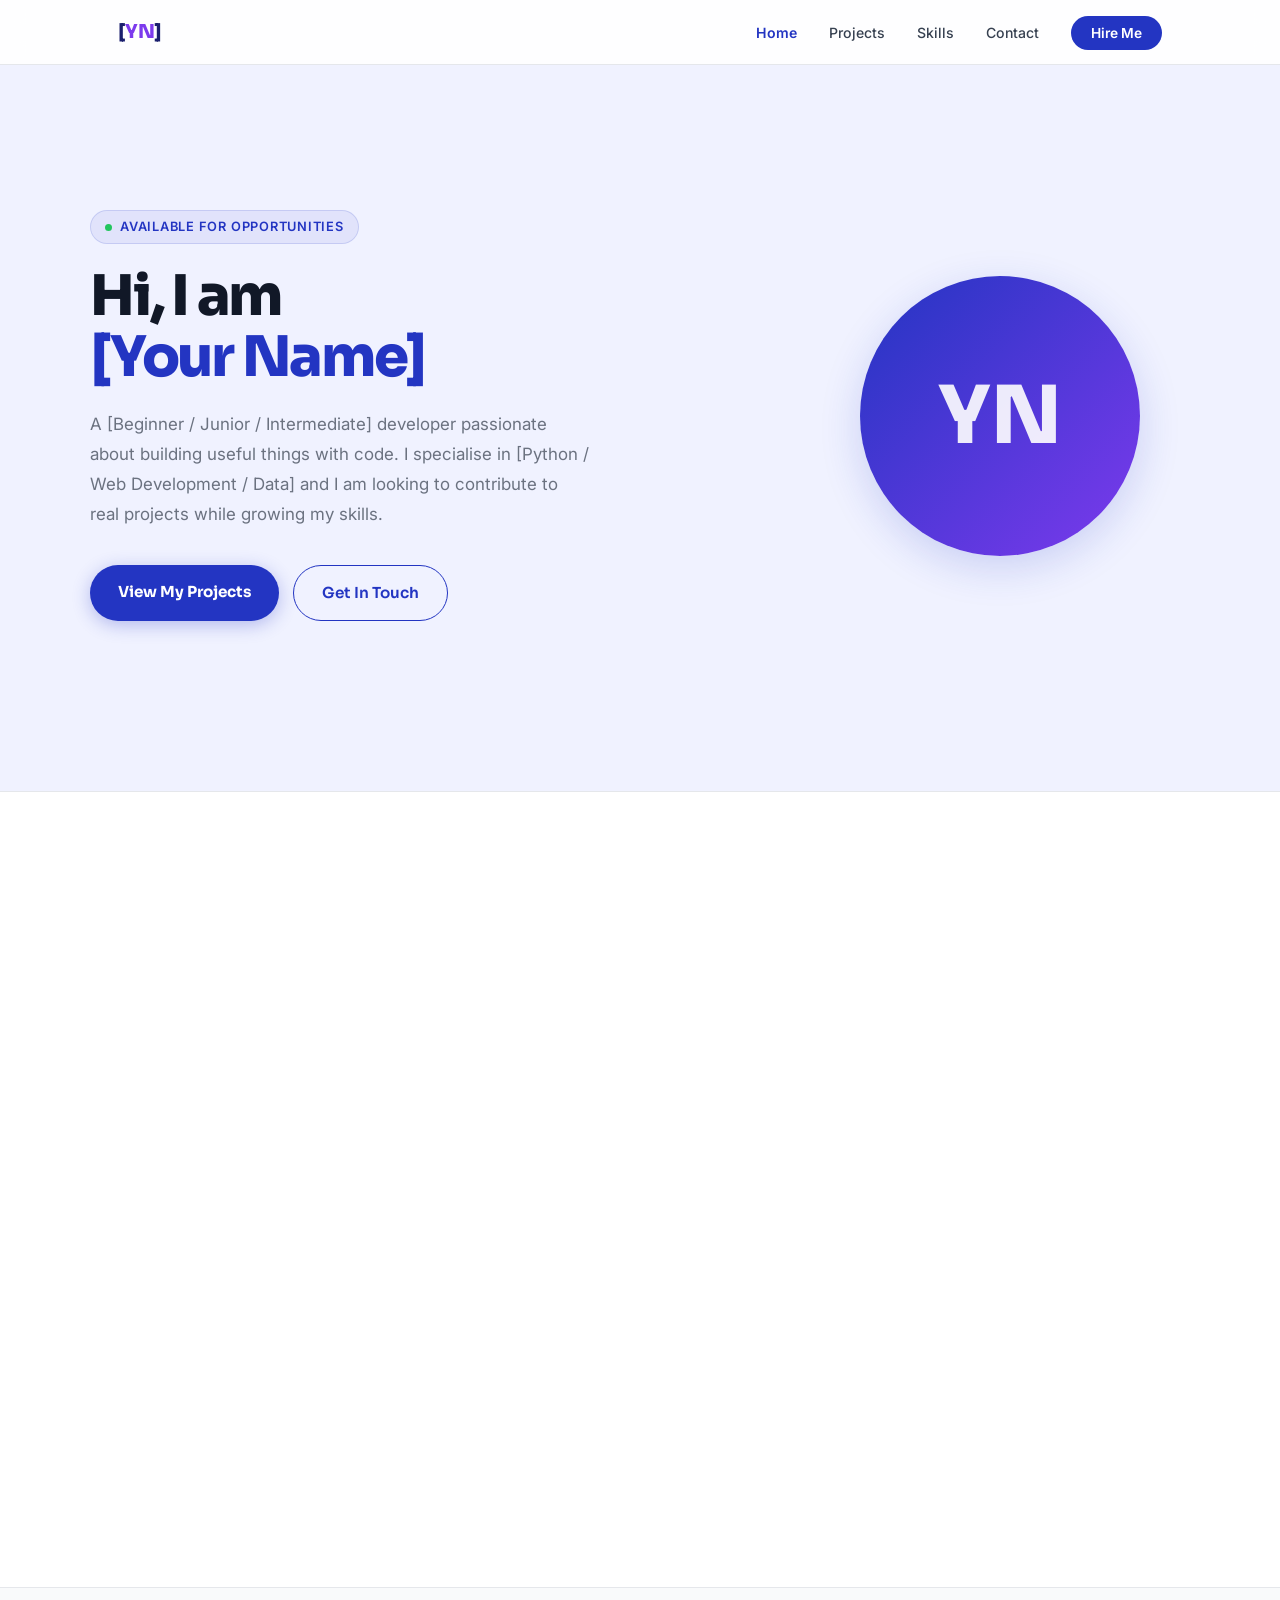
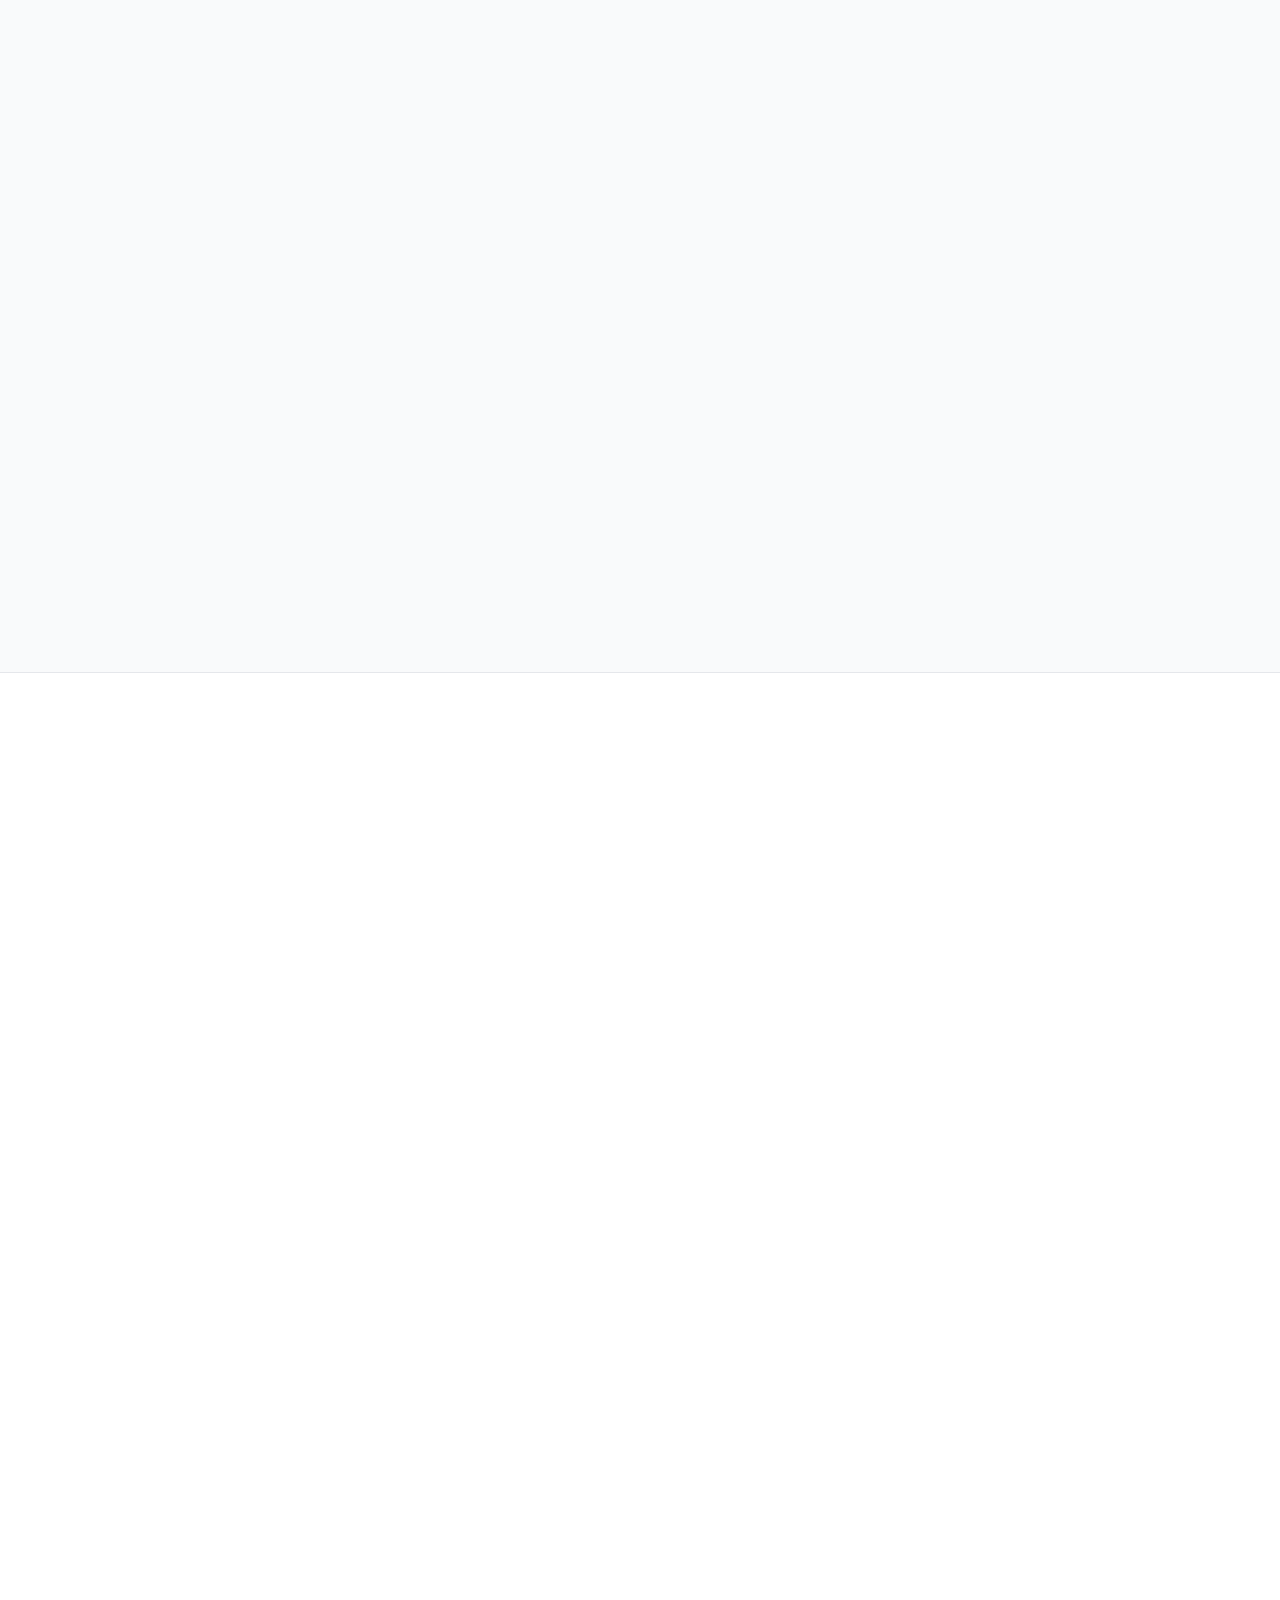
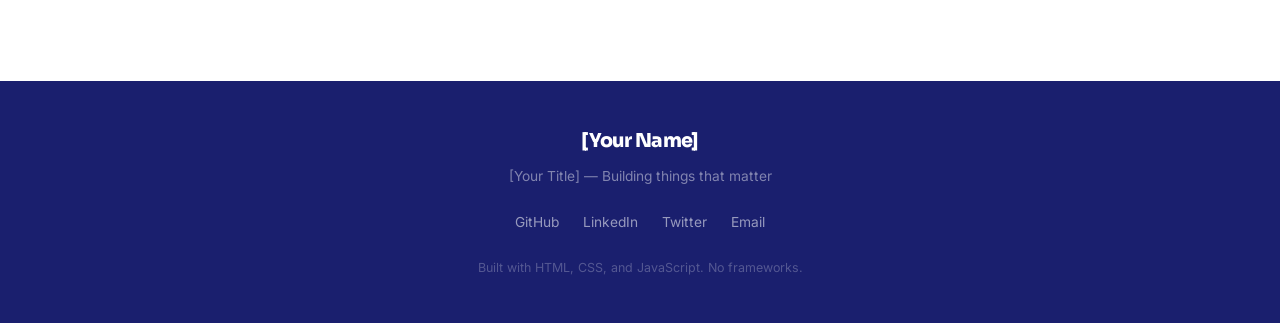
==== starter_code/portfolio.html @ 6c6d057f "resolve merge conflicts with upstream/main - Keep focus-ring tokens + add upstream entry-animation v" ====
<!DOCTYPE html>
<!--
  portfolio.html
  ==============
  Project:    Personal Portfolio Website
  Difficulty: Beginner
  Skills:     HTML, CSS, JavaScript
  Time:       Low (a few hours)

  What you will build:
      A clean, professional personal portfolio website with five sections:
      navigation, hero, projects grid, skills list, and a contact form.
      The site is fully responsive and uses only HTML, CSS, and
      vanilla JavaScript — no frameworks, no build tools, no installs.

  How to run:
      Open this file directly in any web browser.
      No server or install step needed.

  Learning goals:
      - Writing semantic HTML5 structure
      - Using CSS Flexbox and CSS Grid for layout
      - Making a site responsive with media queries
      - Animating elements on scroll using IntersectionObserver
      - Validating a contact form with vanilla JavaScript
      - Organising CSS with custom properties (variables)

  Roadmap:
      Step 1:  Open the file in a browser — the structure and styles load
      Step 2:  Replace all placeholder text with your real information
      Step 3:  Complete the smooth-scroll navigation in initNavigation()
      Step 4:  Add your real projects to the projects grid (HTML section)
      Step 5:  Complete the skill bar animation in animateSkillBars()
      Step 6:  Complete the scroll reveal animation in initScrollReveal()
      Step 7:  Complete the contact form validation in validateForm()
      Step 8:  Make the mobile hamburger menu open and close in toggleMenu()
      Step 9:  Test every section on a 375px mobile screen using DevTools
      Step 10: Deploy to GitHub Pages (Settings > Pages > Deploy from main)

  Deployment (GitHub Pages):
      1. Push this file to a GitHub repository as index.html
      2. Go to repository Settings > Pages
      3. Set source to "Deploy from a branch" and select main / root
      4. Your site will be live at https://your-username.github.io/repo-name
-->
<html lang="en">
<head>
  <meta charset="UTF-8" />
  <meta name="viewport" content="width=device-width, initial-scale=1.0" />
  <meta name="description" content="Portfolio of [Your Name] — [Your Title]" />
  <title>[Your Name] — Portfolio</title>

  <!-- Google Fonts -->
  <link
    href="https://fonts.googleapis.com/css2?family=Sora:wght@400;600;700;800&family=Inter:wght@400;500;600&display=swap"
    rel="stylesheet"
  />

  <style>
    /* ==============================================================
       CSS CUSTOM PROPERTIES
       Change these to reskin the entire site instantly.
       ============================================================== */
    :root {
      --color-primary:    #2335c2;
      --color-primary-dk: #1a1f6e;
      --color-accent:     #7c3aed;
      --color-accent-lt:  #a78bfa;
      --color-yellow:     #fbbf24;
      --color-text:       #111827;
      --color-text-mid:   #374151;
      --color-text-light: #6b7280;
      --color-border:     #e5e7eb;
      --color-bg:         #ffffff;
      --color-bg-soft:    #f9fafb;
      --color-bg-hero:    #f0f2ff;

      --font-display: "Sora", sans-serif;
      --font-body:    "Inter", sans-serif;

      --radius-sm: 8px;
      --radius-md: 14px;
      --radius-lg: 22px;
      --radius-full: 9999px;

      --shadow-sm: 0 2px 8px rgba(35, 53, 194, 0.08);
      --shadow-md: 0 6px 24px rgba(35, 53, 194, 0.13);
      --shadow-lg: 0 12px 40px rgba(35, 53, 194, 0.18);

      --transition: 0.2s ease;
    }

    /* ==============================================================
       RESET
       ============================================================== */
    *, *::before, *::after { box-sizing: border-box; margin: 0; padding: 0; }
    html                   { scroll-behavior: smooth; }
    body {
      font-family: var(--font-body);
      color: var(--color-text);
      background: var(--color-bg);
      line-height: 1.65;
      -webkit-font-smoothing: antialiased;
    }
    img  { display: block; max-width: 100%; }
    a    { color: var(--color-primary); text-decoration: none; }
    a:hover { text-decoration: underline; }
    ul   { list-style: none; }

    /* ==============================================================
       SHARED UTILITIES
       ============================================================== */
    .container {
      max-width: 1100px;
      margin: 0 auto;
      padding: 0 28px;
    }

    .section-label {
      display: inline-block;
      font-size: 0.74rem;
      font-weight: 700;
      letter-spacing: 0.12em;
      text-transform: uppercase;
      color: var(--color-primary);
      background: var(--color-bg-hero);
      border-radius: var(--radius-full);
      padding: 4px 14px;
      margin-bottom: 14px;
    }

    .section-title {
      font-family: var(--font-display);
      font-size: clamp(1.6rem, 3vw, 2.2rem);
      font-weight: 800;
      color: var(--color-text);
      letter-spacing: -0.03em;
      line-height: 1.2;
      margin-bottom: 12px;
    }

    .section-sub {
      font-size: 1rem;
      color: var(--color-text-light);
      max-width: 520px;
      margin-bottom: 52px;
    }

    /* Scroll-reveal: elements start invisible and slide up into view */
    .reveal {
      opacity: 0;
      transform: translateY(28px);
      transition: opacity 0.55s ease, transform 0.55s ease;
    }
    .reveal.visible {
      opacity: 1;
      transform: translateY(0);
    }

    /* ==============================================================
       NAVIGATION
       ============================================================== */
    .navbar {
      position: fixed;
      top: 0; left: 0; right: 0;
      z-index: 100;
      background: rgba(255, 255, 255, 0.92);
      backdrop-filter: blur(12px);
      -webkit-backdrop-filter: blur(12px);
      border-bottom: 1px solid var(--color-border);
    }

    .nav-inner {
      max-width: 1100px;
      margin: 0 auto;
      padding: 0 28px;
      height: 64px;
      display: flex;
      align-items: center;
      justify-content: space-between;
    }

    .nav-logo {
      font-family: var(--font-display);
      font-size: 1.2rem;
      font-weight: 800;
      color: var(--color-primary-dk);
      letter-spacing: -0.03em;
    }
    /* TODO Step 2: Replace [YN] with your actual initials */
    .nav-logo span { color: var(--color-accent); }

    .nav-links {
      display: flex;
      align-items: center;
      gap: 32px;
    }

    .nav-link {
      font-size: 0.88rem;
      font-weight: 500;
      color: var(--color-text-mid);
      transition: color var(--transition);
    }
    .nav-link:hover { color: var(--color-primary); text-decoration: none; }
    .nav-link.active { color: var(--color-primary); font-weight: 600; }

    .nav-cta {
      padding: 9px 20px;
      background: var(--color-primary);
      color: #fff;
      border-radius: var(--radius-full);
      font-size: 0.86rem;
      font-weight: 600;
      transition: opacity var(--transition);
    }
    .nav-cta:hover { opacity: 0.88; text-decoration: none; }

    /* Hamburger icon (mobile only) */
    .nav-hamburger {
      display: none;
      flex-direction: column;
      gap: 5px;
      background: none;
      border: none;
      cursor: pointer;
      padding: 4px;
    }
    .nav-hamburger span {
      display: block;
      width: 22px; height: 2px;
      background: var(--color-text);
      border-radius: 2px;
      transition: transform var(--transition), opacity var(--transition);
    }
    /* Hamburger open state — handled by JS */
    .nav-hamburger.open span:nth-child(1) { transform: translateY(7px) rotate(45deg); }
    .nav-hamburger.open span:nth-child(2) { opacity: 0; }
    .nav-hamburger.open span:nth-child(3) { transform: translateY(-7px) rotate(-45deg); }

    /* Mobile nav drawer */
    .nav-mobile {
      display: none;
      flex-direction: column;
      padding: 12px 28px 20px;
      border-top: 1px solid var(--color-border);
      background: var(--color-bg);
    }
    .nav-mobile.open { display: flex; }
    .nav-mobile a {
      padding: 11px 0;
      font-size: 0.95rem;
      font-weight: 500;
      color: var(--color-text-mid);
      border-bottom: 1px solid var(--color-border);
    }
    .nav-mobile a:last-child { border-bottom: none; }

    /* ==============================================================
       HERO SECTION
       ============================================================== */
    .hero {
      padding: 130px 28px 90px;
      background: var(--color-bg-hero);
      border-bottom: 1px solid var(--color-border);
      min-height: 88vh;
      display: flex;
      align-items: center;
    }

    .hero-inner {
      max-width: 1100px;
      margin: 0 auto;
      display: grid;
      grid-template-columns: 1fr 380px;
      gap: 64px;
      align-items: center;
      width: 100%;
    }

    .hero-tag {
      display: inline-flex;
      align-items: center;
      gap: 8px;
      font-size: 0.8rem;
      font-weight: 600;
      letter-spacing: 0.06em;
      text-transform: uppercase;
      color: var(--color-primary);
      background: rgba(35, 53, 194, 0.07);
      border: 1px solid rgba(35, 53, 194, 0.15);
      border-radius: var(--radius-full);
      padding: 5px 14px;
      margin-bottom: 22px;
    }
    .hero-tag-dot {
      width: 7px; height: 7px;
      border-radius: 50%;
      background: #22c55e;
    }

    .hero-heading {
      font-family: var(--font-display);
      font-size: clamp(2.2rem, 5vw, 3.5rem);
      font-weight: 800;
      color: var(--color-text);
      letter-spacing: -0.04em;
      line-height: 1.1;
      margin-bottom: 20px;
    }
    .hero-heading .accent { color: var(--color-primary); }

    .hero-sub {
      font-size: 1.06rem;
      color: var(--color-text-light);
      line-height: 1.78;
      max-width: 500px;
      margin-bottom: 36px;
    }

    .hero-actions {
      display: flex;
      gap: 14px;
      flex-wrap: wrap;
    }

    .btn-primary {
      padding: 14px 28px;
      background: var(--color-primary);
      color: #fff;
      border: none;
      border-radius: var(--radius-full);
      font-family: var(--font-display);
      font-size: 0.95rem;
      font-weight: 700;
      cursor: pointer;
      box-shadow: 0 4px 18px rgba(35, 53, 194, 0.3);
      transition: opacity var(--transition), transform var(--transition);
      text-decoration: none;
      display: inline-block;
    }
    .btn-primary:hover {
      opacity: 0.9; transform: translateY(-2px); text-decoration: none;
    }

    .btn-ghost {
      padding: 14px 28px;
      background: transparent;
      color: var(--color-primary);
      border: 1.5px solid var(--color-primary);
      border-radius: var(--radius-full);
      font-family: var(--font-display);
      font-size: 0.95rem;
      font-weight: 600;
      cursor: pointer;
      transition: background var(--transition);
      text-decoration: none;
      display: inline-block;
    }
    .btn-ghost:hover { background: var(--color-bg-hero); text-decoration: none; }

    /* Avatar placeholder on the right side of the hero */
    .hero-avatar-wrap {
      display: flex;
      justify-content: center;
    }
    .hero-avatar {
      width: 280px; height: 280px;
      border-radius: 50%;
      background: linear-gradient(135deg, var(--color-primary) 0%, var(--color-accent) 100%);
      display: flex;
      align-items: center;
      justify-content: center;
      font-family: var(--font-display);
      font-size: 5rem;
      font-weight: 800;
      color: rgba(255,255,255,0.9);
      box-shadow: var(--shadow-lg);
      flex-shrink: 0;
      /* TODO Step 2: Replace this with an <img> tag pointing to your real photo.
         Example: <img src="photo.jpg" alt="Your Name" class="hero-avatar" />
         Then remove the background-color and text content. */
    }

    /* ==============================================================
       PROJECTS SECTION
       ============================================================== */
    .projects-section {
      padding: 96px 0;
      background: var(--color-bg);
    }

    .projects-grid {
      display: grid;
      grid-template-columns: repeat(auto-fill, minmax(300px, 1fr));
      gap: 26px;
    }

    .project-card {
      border: 1.5px solid var(--color-border);
      border-radius: var(--radius-lg);
      overflow: hidden;
      background: var(--color-bg);
      box-shadow: var(--shadow-sm);
      display: flex;
      flex-direction: column;
      transition: box-shadow var(--transition), transform var(--transition),
                  border-color var(--transition);
    }
    .project-card:hover {
      box-shadow: var(--shadow-md);
      transform: translateY(-5px);
      border-color: rgba(35, 53, 194, 0.25);
    }

    /* Coloured banner at the top of each card */
    .project-banner {
      height: 140px;
      display: flex;
      align-items: center;
      justify-content: center;
      font-family: var(--font-display);
      font-size: 1.1rem;
      font-weight: 700;
      color: rgba(255,255,255,0.9);
      letter-spacing: -0.02em;
    }
    /* TODO Step 4: Replace these generic colours with real project screenshots.
       Use <img src="screenshot.png" alt="..." class="project-banner-img" loading="lazy" />
       and set height: 180px on .project-card img */
    .banner-blue   { background: linear-gradient(135deg, #2335c2, #4f6ef7); }
    .banner-purple { background: linear-gradient(135deg, #7c3aed, #a78bfa); }
    .banner-teal   { background: linear-gradient(135deg, #0891b2, #06b6d4); }

    .project-body { padding: 24px; flex: 1; display: flex; flex-direction: column; }

    .project-title {
      font-family: var(--font-display);
      font-size: 1.05rem;
      font-weight: 700;
      color: var(--color-text);
      margin-bottom: 8px;
    }

    .project-desc {
      font-size: 0.88rem;
      color: var(--color-text-light);
      line-height: 1.68;
      flex: 1;
      margin-bottom: 18px;
    }

    .project-tags {
      display: flex;
      flex-wrap: wrap;
      gap: 7px;
      margin-bottom: 18px;
    }
    .tag {
      font-size: 0.74rem;
      font-weight: 600;
      padding: 3px 11px;
      border-radius: var(--radius-full);
      background: var(--color-bg-hero);
      color: var(--color-primary);
    }

    .project-links { display: flex; gap: 10px; }
    .project-link {
      flex: 1;
      padding: 9px 14px;
      font-size: 0.84rem;
      font-weight: 600;
      text-align: center;
      border-radius: var(--radius-sm);
      transition: background var(--transition), color var(--transition);
    }
    .project-link--primary {
      background: var(--color-primary);
      color: #fff;
    }
    .project-link--primary:hover { opacity: 0.88; text-decoration: none; color: #fff; }
    .project-link--ghost {
      border: 1.5px solid var(--color-border);
      color: var(--color-text-mid);
    }
    .project-link--ghost:hover { border-color: var(--color-primary); color: var(--color-primary); text-decoration: none; }

    /* ==============================================================
       SKILLS SECTION
       ============================================================== */
    .skills-section {
      padding: 96px 0;
      background: var(--color-bg-soft);
      border-top: 1px solid var(--color-border);
      border-bottom: 1px solid var(--color-border);
    }

    .skills-grid {
      display: grid;
      grid-template-columns: 1fr 1fr;
      gap: 48px;
    }

    .skills-group-title {
      font-family: var(--font-display);
      font-size: 0.85rem;
      font-weight: 700;
      letter-spacing: 0.06em;
      text-transform: uppercase;
      color: var(--color-text-light);
      margin-bottom: 20px;
    }

    .skill-item {
      margin-bottom: 18px;
    }

    .skill-header {
      display: flex;
      justify-content: space-between;
      align-items: baseline;
      margin-bottom: 6px;
    }
    .skill-name {
      font-size: 0.9rem;
      font-weight: 600;
      color: var(--color-text);
    }
    .skill-pct {
      font-size: 0.78rem;
      font-weight: 600;
      color: var(--color-text-light);
    }

    .skill-track {
      height: 7px;
      background: var(--color-border);
      border-radius: var(--radius-full);
      overflow: hidden;
    }
    /* Width starts at 0 and is animated to data-pct by JS */
    .skill-bar {
      height: 100%;
      width: 0%;
      background: linear-gradient(90deg, var(--color-primary), var(--color-accent));
      border-radius: var(--radius-full);
      transition: width 1s ease;
    }

    /* ==============================================================
       CONTACT SECTION
       ============================================================== */
    .contact-section {
      padding: 96px 0;
      background: var(--color-bg);
    }

    .contact-inner {
      max-width: 620px;
    }

    .form-group {
      margin-bottom: 22px;
    }

    label {
      display: block;
      font-size: 0.84rem;
      font-weight: 600;
      color: var(--color-text-mid);
      margin-bottom: 7px;
    }

    .form-control {
      width: 100%;
      padding: 12px 14px;
      border: 1.5px solid var(--color-border);
      border-radius: var(--radius-sm);
      font-family: var(--font-body);
      font-size: 0.93rem;
      color: var(--color-text);
      background: var(--color-bg-soft);
      transition: border-color var(--transition), box-shadow var(--transition);
    }
    .form-control:focus {
      outline: none;
      border-color: var(--color-primary);
      box-shadow: 0 0 0 3px rgba(35, 53, 194, 0.1);
      background: #fff;
    }
    .form-control.error-field { border-color: #dc2626; }

    textarea.form-control {
      resize: vertical;
      min-height: 130px;
    }

    .form-error {
      font-size: 0.8rem;
      color: #dc2626;
      margin-top: 5px;
      min-height: 18px;
      font-weight: 500;
    }

    .form-success {
      padding: 14px 18px;
      background: #dcfce7;
      border: 1px solid #86efac;
      border-radius: var(--radius-sm);
      font-size: 0.88rem;
      color: #166534;
      font-weight: 500;
      display: none;
      margin-bottom: 16px;
    }

    /* ==============================================================
       FOOTER
       ============================================================== */
    .footer {
      background: var(--color-primary-dk);
      padding: 44px 28px;
      text-align: center;
    }
    .footer-name {
      font-family: var(--font-display);
      font-size: 1.2rem;
      font-weight: 800;
      color: #fff;
      letter-spacing: -0.03em;
      margin-bottom: 8px;
    }
    .footer-tagline {
      font-size: 0.86rem;
      color: rgba(255,255,255,0.45);
      margin-bottom: 24px;
    }
    .footer-links {
      display: flex;
      justify-content: center;
      gap: 24px;
      flex-wrap: wrap;
    }
    .footer-links a {
      font-size: 0.86rem;
      color: rgba(255,255,255,0.55);
      transition: color var(--transition);
    }
    .footer-links a:hover { color: #fff; text-decoration: none; }
    .footer-copy {
      font-size: 0.78rem;
      color: rgba(255,255,255,0.25);
      margin-top: 24px;
    }

    /* ==============================================================
       RESPONSIVE
       ============================================================== */
    @media (max-width: 900px) {
      .hero-inner    { grid-template-columns: 1fr; }
      .hero-avatar-wrap { order: -1; }
      .hero-avatar   { width: 180px; height: 180px; font-size: 3rem; }
      .skills-grid   { grid-template-columns: 1fr; gap: 32px; }
    }

    @media (max-width: 640px) {
      .nav-links     { display: none; }
      .nav-hamburger { display: flex; }
      .hero          { padding: 110px 20px 72px; }
      .hero-heading  { font-size: 2rem; }
      .container     { padding: 0 20px; }
      .projects-grid { grid-template-columns: 1fr; }
    }
  </style>
</head>
<body>

  <!-- ============================================================
       NAVIGATION
       ============================================================ -->
  <nav class="navbar" id="navbar">
    <div class="nav-inner">
      <!-- TODO Step 2: Replace [YN] with your initials and [Your Name] below -->
      <a href="#home" class="nav-logo">[<span>YN</span>]</a>

      <ul class="nav-links">
        <li><a href="#home"     class="nav-link active">Home</a></li>
        <li><a href="#projects" class="nav-link">Projects</a></li>
        <li><a href="#skills"   class="nav-link">Skills</a></li>
        <li><a href="#contact"  class="nav-link">Contact</a></li>
        <li><a href="#contact"  class="nav-cta">Hire Me</a></li>
      </ul>

      <button
        class="nav-hamburger"
        id="hamburger"
        aria-label="Toggle navigation"
        aria-expanded="false"
      >
        <span></span><span></span><span></span>
      </button>
    </div>

    <!-- Mobile navigation drawer -->
    <div class="nav-mobile" id="nav-mobile">
      <a href="#home"     onclick="closeMenu()">Home</a>
      <a href="#projects" onclick="closeMenu()">Projects</a>
      <a href="#skills"   onclick="closeMenu()">Skills</a>
      <a href="#contact"  onclick="closeMenu()">Contact</a>
    </div>
  </nav>


  <!-- ============================================================
       HERO SECTION
       ============================================================ -->
  <section class="hero" id="home">
    <div class="hero-inner">
      <div class="hero-copy">
        <!-- TODO Step 2: Update the tag text to reflect your current status -->
        <div class="hero-tag">
          <span class="hero-tag-dot"></span>
          Available for opportunities
        </div>

        <!-- TODO Step 2: Replace with your real name and title -->
        <h1 class="hero-heading">
          Hi, I am<br>
          <span class="accent">[Your Name]</span>
        </h1>

        <!-- TODO Step 2: Write 2-3 sentences about yourself -->
        <p class="hero-sub">
          A [Beginner / Junior / Intermediate] developer passionate about
          building useful things with code. I specialise in [Python / Web
          Development / Data] and I am looking to contribute to real
          projects while growing my skills.
        </p>

        <div class="hero-actions">
          <a href="#projects" class="btn-primary">View My Projects</a>
          <a href="#contact"  class="btn-ghost">Get In Touch</a>
        </div>
      </div>

      <!-- TODO Step 2: Replace the initials with your photo -->
      <div class="hero-avatar-wrap">
        <div class="hero-avatar" aria-label="Profile photo placeholder">
          <!-- Replace this entire div with:
               <img src="your-photo.jpg" alt="[Your Name]" class="hero-avatar" />
          -->
          YN
        </div>
      </div>
    </div>
  </section>


  <!-- ============================================================
       PROJECTS SECTION
       ============================================================ -->
  <section class="projects-section" id="projects">
    <div class="container">
      <div class="reveal">
        <div class="section-label">Portfolio</div>
        <h2 class="section-title">Things I Have Built</h2>
        <p class="section-sub">
          A selection of projects that show my skills and how I approach problems.
          <!-- TODO Step 4: Update this text -->
        </p>
      </div>

      <div class="projects-grid">

        <!-- ---- Project Card 1 ---- -->
        <!-- TODO Step 4: Replace with your real project details -->
        <article class="project-card reveal">
          <div class="project-banner banner-blue">
            <!-- Replace this with a screenshot: <img src="screenshot.png" alt="Project name" loading="lazy"> -->
            Project One
          </div>
          <div class="project-body">
            <h3 class="project-title">Project Title One</h3>
            <p class="project-desc">
              A short description of what this project does, the problem it
              solves, and what you learned while building it.
            </p>
            <div class="project-tags">
              <span class="tag">Python</span>
              <span class="tag">Flask</span>
              <span class="tag">JSON</span>
            </div>
            <div class="project-links">
              <!-- TODO Step 4: Replace # with your real GitHub and live URLs -->
              <a href="#" class="project-link project-link--primary" target="_blank" rel="noopener noreferrer">Live Demo</a>
              <a href="#" class="project-link project-link--ghost"   target="_blank" rel="noopener noreferrer">GitHub</a>
            </div>
          </div>
        </article>

        <!-- ---- Project Card 2 ---- -->
        <article class="project-card reveal">
          <div class="project-banner banner-purple">Project Two</div>
          <div class="project-body">
            <h3 class="project-title">Project Title Two</h3>
            <p class="project-desc">
              A short description of what this project does, the problem it
              solves, and what you learned while building it.
            </p>
            <div class="project-tags">
              <span class="tag">HTML</span>
              <span class="tag">CSS</span>
              <span class="tag">JavaScript</span>
            </div>
            <div class="project-links">
              <a href="#" class="project-link project-link--primary" target="_blank" rel="noopener noreferrer">Live Demo</a>
              <a href="#" class="project-link project-link--ghost"   target="_blank" rel="noopener noreferrer">GitHub</a>
            </div>
          </div>
        </article>

        <!-- ---- Project Card 3 ---- -->
        <article class="project-card reveal">
          <div class="project-banner banner-teal">Project Three</div>
          <div class="project-body">
            <h3 class="project-title">Project Title Three</h3>
            <p class="project-desc">
              A short description of what this project does, the problem it
              solves, and what you learned while building it.
            </p>
            <div class="project-tags">
              <span class="tag">Python</span>
              <span class="tag">pandas</span>
              <span class="tag">CSV</span>
            </div>
            <div class="project-links">
              <a href="#" class="project-link project-link--primary" target="_blank" rel="noopener noreferrer">Live Demo</a>
              <a href="#" class="project-link project-link--ghost"   target="_blank" rel="noopener noreferrer">GitHub</a>
            </div>
          </div>
        </article>

      </div>
    </div>
  </section>


  <!-- ============================================================
       SKILLS SECTION
       ============================================================ -->
  <section class="skills-section" id="skills">
    <div class="container">
      <div class="reveal">
        <div class="section-label">Skills</div>
        <h2 class="section-title">What I Work With</h2>
        <p class="section-sub">
          Technologies I have used in projects and am actively growing.
        </p>
      </div>

      <div class="skills-grid reveal">

        <!-- Left column: technical skills with animated bars -->
        <div>
          <p class="skills-group-title">Technical</p>

          <!--
            data-pct sets the target width for the animated bar.
            TODO Step 2: Update skill names and percentages to match your real abilities.
            Be honest — interviewers will ask about anything on your portfolio.
          -->
          <div class="skill-item">
            <div class="skill-header">
              <span class="skill-name">Python</span>
              <span class="skill-pct">70%</span>
            </div>
            <div class="skill-track">
              <div class="skill-bar" data-pct="70"></div>
            </div>
          </div>

          <div class="skill-item">
            <div class="skill-header">
              <span class="skill-name">HTML &amp; CSS</span>
              <span class="skill-pct">80%</span>
            </div>
            <div class="skill-track">
              <div class="skill-bar" data-pct="80"></div>
            </div>
          </div>

          <div class="skill-item">
            <div class="skill-header">
              <span class="skill-name">JavaScript</span>
              <span class="skill-pct">60%</span>
            </div>
            <div class="skill-track">
              <div class="skill-bar" data-pct="60"></div>
            </div>
          </div>

          <div class="skill-item">
            <div class="skill-header">
              <span class="skill-name">Flask</span>
              <span class="skill-pct">55%</span>
            </div>
            <div class="skill-track">
              <div class="skill-bar" data-pct="55"></div>
            </div>
          </div>

          <div class="skill-item">
            <div class="skill-header">
              <span class="skill-name">SQL</span>
              <span class="skill-pct">50%</span>
            </div>
            <div class="skill-track">
              <div class="skill-bar" data-pct="50"></div>
            </div>
          </div>
        </div>

        <!-- Right column: other skills as a tag cloud -->
        <div>
          <p class="skills-group-title">Tools &amp; Other</p>
          <!-- TODO Step 2: Add or remove tags to match your real toolkit -->
          <div class="project-tags" style="gap:10px;">
            <span class="tag" style="font-size:0.82rem;padding:6px 14px;">Git &amp; GitHub</span>
            <span class="tag" style="font-size:0.82rem;padding:6px 14px;">VS Code</span>
            <span class="tag" style="font-size:0.82rem;padding:6px 14px;">Command Line</span>
            <span class="tag" style="font-size:0.82rem;padding:6px 14px;">REST APIs</span>
            <span class="tag" style="font-size:0.82rem;padding:6px 14px;">JSON</span>
            <span class="tag" style="font-size:0.82rem;padding:6px 14px;">Responsive Design</span>
            <span class="tag" style="font-size:0.82rem;padding:6px 14px;">pandas</span>
            <span class="tag" style="font-size:0.82rem;padding:6px 14px;">pytest</span>
          </div>
        </div>

      </div>
    </div>
  </section>


  <!-- ============================================================
       CONTACT SECTION
       ============================================================ -->
  <section class="contact-section" id="contact">
    <div class="container">
      <div class="contact-inner">
        <div class="reveal">
          <div class="section-label">Contact</div>
          <h2 class="section-title">Get In Touch</h2>
          <p class="section-sub">
            Have a project idea, a question, or just want to connect?
            Fill in the form and I will get back to you as soon as I can.
          </p>
        </div>

        <!-- Success message (shown after valid submission) -->
        <div class="form-success" id="form-success">
          Your message has been sent. I will be in touch soon.
        </div>

        <form id="contact-form" class="reveal" novalidate>

          <div class="form-group">
            <label for="name">Your Name</label>
            <input
              type="text"
              id="name"
              name="name"
              class="form-control"
              placeholder="Alice Smith"
              autocomplete="name"
            />
            <div class="form-error" id="name-error"></div>
          </div>

          <div class="form-group">
            <label for="email">Email Address</label>
            <input
              type="email"
              id="email"
              name="email"
              class="form-control"
              placeholder="alice@example.com"
              autocomplete="email"
            />
            <div class="form-error" id="email-error"></div>
          </div>

          <div class="form-group">
            <label for="subject">Subject</label>
            <input
              type="text"
              id="subject"
              name="subject"
              class="form-control"
              placeholder="Project collaboration / Question / Other"
            />
            <div class="form-error" id="subject-error"></div>
          </div>

          <div class="form-group">
            <label for="message">Message</label>
            <textarea
              id="message"
              name="message"
              class="form-control"
              placeholder="Tell me what you have in mind..."
            ></textarea>
            <div class="form-error" id="message-error"></div>
          </div>

          <button type="submit" class="btn-primary" id="submit-btn">
            Send Message
          </button>

        </form>
      </div>
    </div>
  </section>


  <!-- ============================================================
       FOOTER
       ============================================================ -->
  <footer class="footer">
    <!-- TODO Step 2: Replace [Your Name] and [Your Title] -->
    <div class="footer-name">[Your Name]</div>
    <p class="footer-tagline">[Your Title] — Building things that matter</p>

    <div class="footer-links">
      <!-- TODO Step 2: Replace # with your real profile URLs -->
      <a href="#" target="_blank" rel="noopener noreferrer">GitHub</a>
      <a href="#" target="_blank" rel="noopener noreferrer">LinkedIn</a>
      <a href="#" target="_blank" rel="noopener noreferrer">Twitter</a>
      <a href="mailto:you@example.com">Email</a>
    </div>

    <p class="footer-copy">
      Built with HTML, CSS, and JavaScript. No frameworks.
    </p>
  </footer>


  <!-- ============================================================
       JAVASCRIPT
       ============================================================ -->
  <script>
    // ==========================================================
    // TODO Step 3: initNavigation()
    // Highlight the correct nav link as the user scrolls between sections.
    //
    // Tasks:
    //   1. Collect all nav links: document.querySelectorAll(".nav-link")
    //   2. Collect all sections with an id: document.querySelectorAll("section[id]")
    //   3. Add a "scroll" event listener to window.
    //   4. On each scroll event, find which section is currently in the
    //      viewport by comparing window.scrollY to section.offsetTop.
    //      The active section is the one whose top is just above the middle
    //      of the viewport:
    //        section.offsetTop - window.innerHeight / 2 <= window.scrollY
    //   5. Remove "active" class from all nav links.
    //   6. Add "active" class to the link whose href matches #<section.id>.
    // ==========================================================
    function initNavigation() {
      // --- Write your code here ---

    }


    // ==========================================================
    // TODO Step 8: toggleMenu() and closeMenu()
    // Open and close the mobile navigation drawer.
    //
    // toggleMenu() tasks:
    //   1. Toggle the "open" class on #hamburger.
    //   2. Toggle the "open" class on #nav-mobile.
    //   3. Update aria-expanded on the hamburger button:
    //        var isOpen = hamburger.classList.contains("open");
    //        hamburger.setAttribute("aria-expanded", isOpen);
    //
    // closeMenu() tasks:
    //   1. Remove "open" from #hamburger.
    //   2. Remove "open" from #nav-mobile.
    //   3. Set aria-expanded to "false".
    //
    // Wire toggleMenu() to the hamburger button's onclick below.
    // closeMenu() is already called by each mobile nav link (see HTML).
    // ==========================================================
    function toggleMenu() {
      // --- Write your code here ---

    }

    function closeMenu() {
      // --- Write your code here ---

    }

    // Wire the hamburger button — already connected, no change needed here
    document.getElementById("hamburger").addEventListener("click", toggleMenu);


    // ==========================================================
    // TODO Step 5: animateSkillBars()
    // Animate the skill bar widths from 0% to their data-pct value.
    //
    // Tasks:
    //   1. Select all elements with class "skill-bar":
    //        document.querySelectorAll(".skill-bar")
    //   2. Loop through each bar.
    //   3. Read the target percentage: bar.getAttribute("data-pct")
    //   4. Set bar.style.width = pct + "%"
    //      The CSS transition: width 1s ease handles the animation automatically.
    //
    // This function is called by initScrollReveal() when the skills section
    // enters the viewport — so the animation only fires when the user can see it.
    // ==========================================================
    function animateSkillBars() {
      // --- Write your code here ---

    }


    // ==========================================================
    // TODO Step 6: initScrollReveal()
    // Use IntersectionObserver to reveal elements as they scroll into view.
    //
    // Tasks:
    //   1. Select all elements with class "reveal".
    //   2. Create an IntersectionObserver:
    //        var observer = new IntersectionObserver(function(entries) {
    //            entries.forEach(function(entry) {
    //                if (entry.isIntersecting) {
    //                    entry.target.classList.add("visible");
    //                    // If this is the skills section, animate bars
    //                    if (entry.target.closest("#skills")) {
    //                        animateSkillBars();
    //                    }
    //                    observer.unobserve(entry.target); // Fire once only
    //                }
    //            });
    //        }, { threshold: 0.15 }); // Fire when 15% of element is visible
    //   3. Call observer.observe(el) on each reveal element.
    // ==========================================================
    function initScrollReveal() {
      // --- Write your code here ---

    }


    // ==========================================================
    // TODO Step 7: validateForm()
    // Validate the contact form before "submitting" it.
    //
    // Validation rules:
    //   name    — required, at least 2 characters
    //   email   — required, must contain "@" and "."
    //   subject — required, at least 3 characters
    //   message — required, at least 10 characters
    //
    // Tasks:
    //   1. Read the value from each field using document.getElementById().value.trim()
    //   2. For each field, check the rule above.
    //   3. If a rule fails:
    //        - Show the error message in the field's #<name>-error div.
    //        - Add the "error-field" CSS class to the input.
    //        - Set a flag: var isValid = false
    //   4. If a rule passes:
    //        - Clear the error div.
    //        - Remove "error-field" from the input.
    //   5. If all rules pass (isValid is true):
    //        - Hide the form: document.getElementById("contact-form").style.display = "none"
    //        - Show the success message: document.getElementById("form-success").style.display = "block"
    //        - Note: in a real project you would send the data to a backend here.
    //          For now, just showing the success message is enough.
    //   6. Return isValid.
    // ==========================================================
    function validateForm() {
      var isValid = true;

      // --- Write your validation code here ---

      return isValid;
    }


    // ==========================================================
    // Form submit handler — already wired, no changes needed
    // ==========================================================
    document.getElementById("contact-form").addEventListener("submit", function(e) {
      e.preventDefault();
      validateForm();
    });


    // ==========================================================
    // Initialise everything on page load
    // ==========================================================
    document.addEventListener("DOMContentLoaded", function() {
      initNavigation();
      initScrollReveal();
    });
  </script>

</body>
</html>
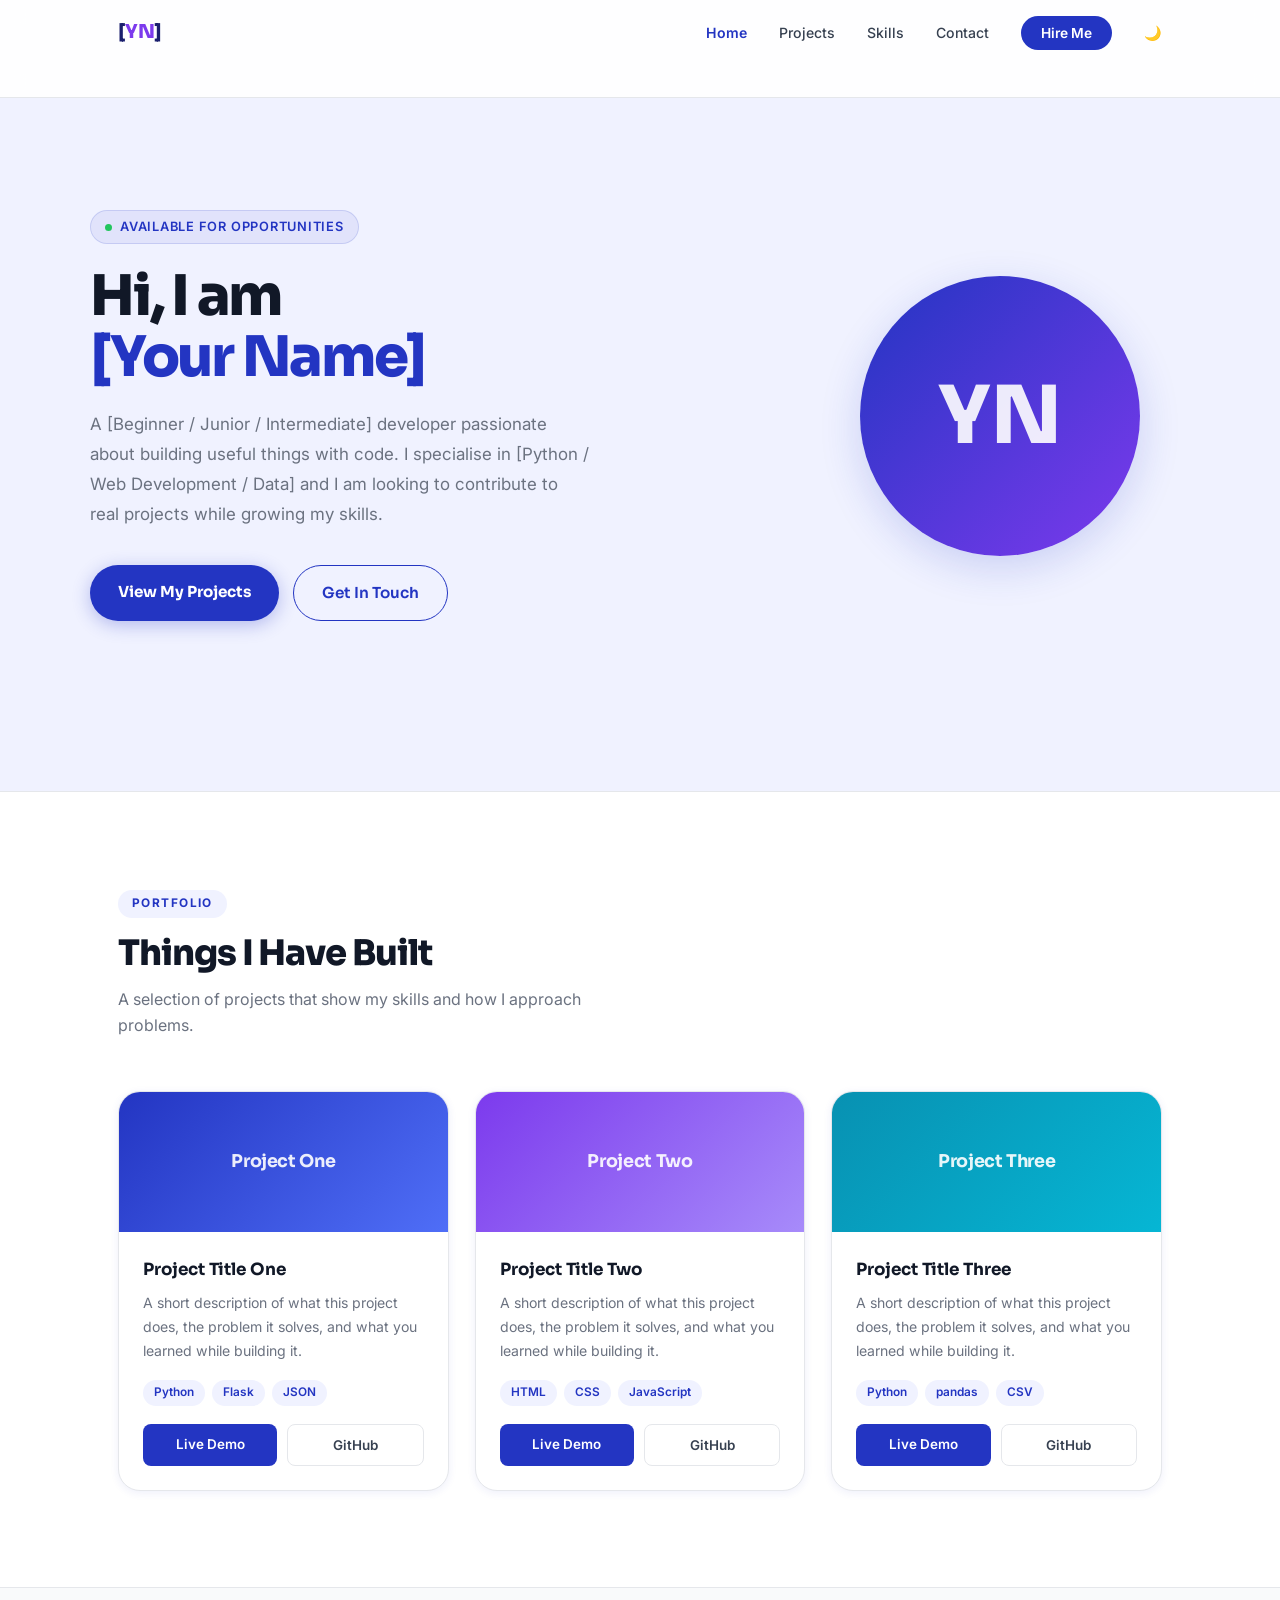
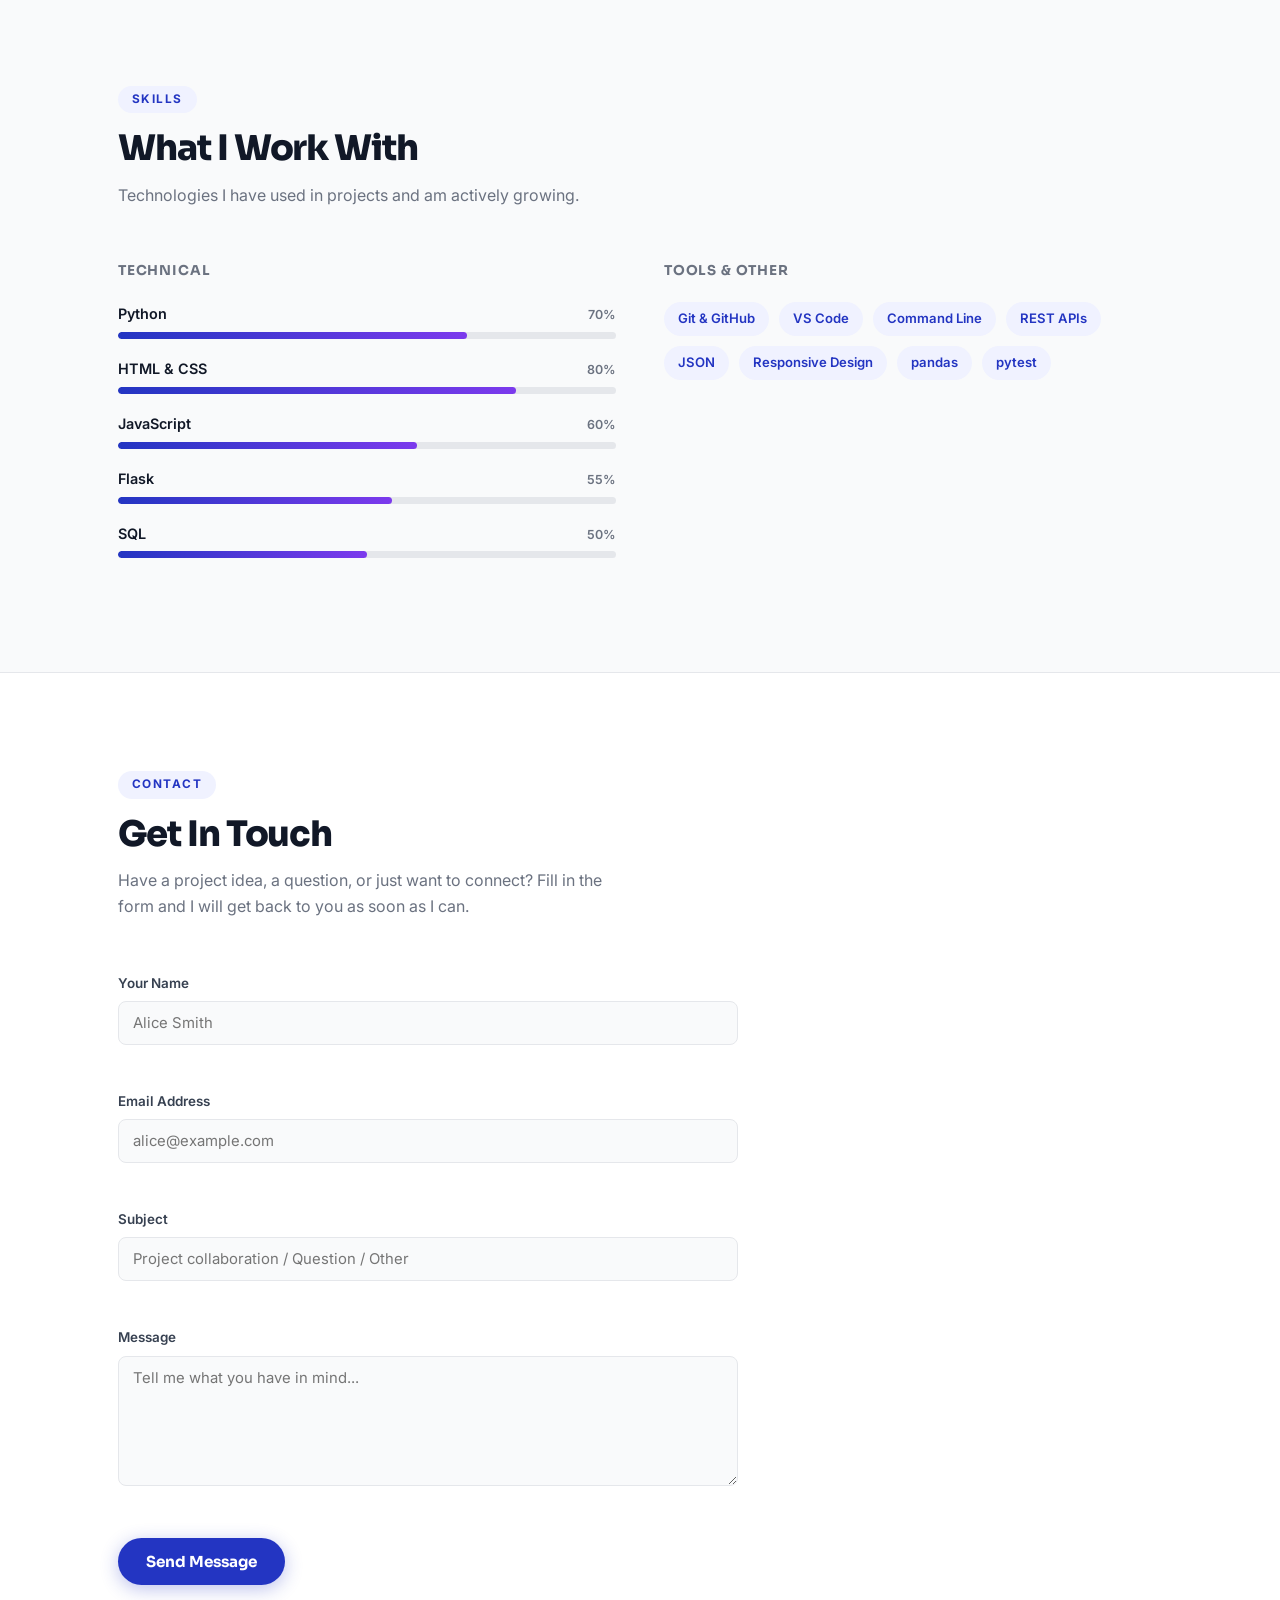
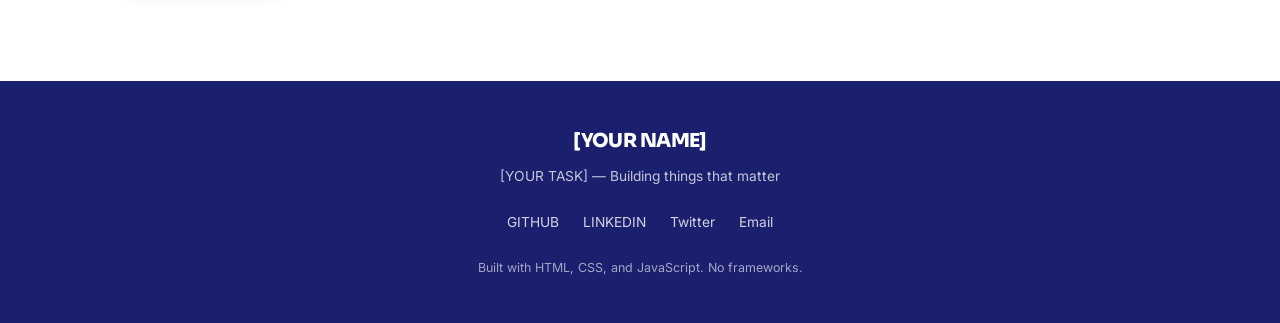
==== commit 7027e347: "Merge branch 'main' into fix/duplicate-display-in-renderresults" ====
--- a/starter_code/portfolio.html
+++ b/starter_code/portfolio.html
@@ -1,4 +1,4 @@
-<!DOCTYPE html>
+<!doctype html>
 <!--
   portfolio.html
   ==============
@@ -43,1169 +43,1604 @@
       3. Set source to "Deploy from a branch" and select main / root
       4. Your site will be live at https://your-username.github.io/repo-name
 -->
+
 <html lang="en">
-<head>
-  <meta charset="UTF-8" />
-  <meta name="viewport" content="width=device-width, initial-scale=1.0" />
-  <meta name="description" content="Portfolio of [Your Name] — [Your Title]" />
-  <title>[Your Name] — Portfolio</title>
-
-  <!-- Google Fonts -->
-  <link
-    href="https://fonts.googleapis.com/css2?family=Sora:wght@400;600;700;800&family=Inter:wght@400;500;600&display=swap"
-    rel="stylesheet"
-  />
-
-  <style>
-    /* ==============================================================
+  <head>
+    <meta charset="UTF-8" />
+    <meta name="viewport" content="width=device-width, initial-scale=1.0" />
+    <meta
+      name="description"
+      content="Portfolio of [Your Name] — [Your Title]"
+    />
+    <title>[Your Name] — Portfolio</title>
+
+    <!-- Google Fonts -->
+    <link
+      href="https://fonts.googleapis.com/css2?family=Sora:wght@400;600;700;800&family=Inter:wght@400;500;600&display=swap"
+      rel="stylesheet"
+    />
+
+    <style>
+      /* ==============================================================
        CSS CUSTOM PROPERTIES
        Change these to reskin the entire site instantly.
-       ============================================================== */
-    :root {
-      --color-primary:    #2335c2;
-      --color-primary-dk: #1a1f6e;
-      --color-accent:     #7c3aed;
-      --color-accent-lt:  #a78bfa;
-      --color-yellow:     #fbbf24;
-      --color-text:       #111827;
-      --color-text-mid:   #374151;
-      --color-text-light: #6b7280;
-      --color-border:     #e5e7eb;
-      --color-bg:         #ffffff;
-      --color-bg-soft:    #f9fafb;
-      --color-bg-hero:    #f0f2ff;
-
-      --font-display: "Sora", sans-serif;
-      --font-body:    "Inter", sans-serif;
-
-      --radius-sm: 8px;
-      --radius-md: 14px;
-      --radius-lg: 22px;
-      --radius-full: 9999px;
-
-      --shadow-sm: 0 2px 8px rgba(35, 53, 194, 0.08);
-      --shadow-md: 0 6px 24px rgba(35, 53, 194, 0.13);
-      --shadow-lg: 0 12px 40px rgba(35, 53, 194, 0.18);
-
-      --transition: 0.2s ease;
-    }
-
-    /* ==============================================================
+      ============================================================== */
+
+      /* =========================
+   DARK MODE VARIABLES
+   ========================= */
+
+ body.dark {
+  /* BUMPED UP: Made text brighter so it stands out against deep blue/slate */
+  --color-text: #ffffff;       /* Pure white for headers/main titles */
+  --color-text-mid: #f3f4f6;   /* Very bright light gray for normal paragraph text */
+  --color-text-light: #cbd5e1; /* Clear, readable light gray for captions/muted text */
+
+  /* Your backgrounds are fine, keeping them deep and clean */
+  --color-bg: #0f172a;
+  --color-bg-soft: #111827;
+  --color-bg-hero: #0b1220;
+
+  /* BUMPED UP: Made borders slightly lighter so they are actually visible */
+  --color-border: #334155; 
+
+  /* ACCENTS: Vibrant blues that pass contrast rules on dark backgrounds */
+  --color-primary: #60a5fa;    /* Bright sky blue */
+  --color-primary-dk: #93c5fd; /* Lightened this up so if it's used for text, it's readable */
+}
+      :root {
+        --color-primary: #2335c2;
+        --color-primary-dk: #1a1f6e;
+        --color-accent: #7c3aed;
+        --color-accent-lt: #a78bfa;
+        --color-yellow: #fbbf24;
+        --color-text: #111827;
+        --color-text-mid: #374151;
+        --color-text-light: #6b7280;
+        --color-border: #e5e7eb;
+        --color-bg: #ffffff;
+        --color-bg-soft: #f9fafb;
+        --color-bg-hero: #f0f2ff;
+
+        --font-display: "Sora", sans-serif;
+        --font-body: "Inter", sans-serif;
+
+        --radius-sm: 8px;
+        --radius-md: 14px;
+        --radius-lg: 22px;
+        --radius-full: 9999px;
+
+        --shadow-sm: 0 2px 8px rgba(35, 53, 194, 0.08);
+        --shadow-md: 0 6px 24px rgba(35, 53, 194, 0.13);
+        --shadow-lg: 0 12px 40px rgba(35, 53, 194, 0.18);
+
+        --transition: 0.2s ease;
+      }
+
+      /* ==============================================================
        RESET
        ============================================================== */
-    *, *::before, *::after { box-sizing: border-box; margin: 0; padding: 0; }
-    html                   { scroll-behavior: smooth; }
-    body {
-      font-family: var(--font-body);
-      color: var(--color-text);
-      background: var(--color-bg);
-      line-height: 1.65;
-      -webkit-font-smoothing: antialiased;
-    }
-    img  { display: block; max-width: 100%; }
-    a    { color: var(--color-primary); text-decoration: none; }
-    a:hover { text-decoration: underline; }
-    ul   { list-style: none; }
-
-    /* ==============================================================
+      *,
+      *::before,
+      *::after {
+        box-sizing: border-box;
+        margin: 0;
+        padding: 0;
+      }
+      html {
+        scroll-behavior: smooth;
+      }
+      body {
+        font-family: var(--font-body);
+        color: var(--color-text);
+        background: var(--color-bg);
+        line-height: 1.65;
+        -webkit-font-smoothing: antialiased;
+      }
+      img {
+        display: block;
+        max-width: 100%;
+      }
+      a {
+        color: var(--color-primary);
+        text-decoration: none;
+      }
+      a:hover {
+        text-decoration: underline;
+      }
+      ul {
+        list-style: none;
+      }
+
+      /* ==============================================================
        SHARED UTILITIES
        ============================================================== */
-    .container {
-      max-width: 1100px;
-      margin: 0 auto;
-      padding: 0 28px;
-    }
-
-    .section-label {
-      display: inline-block;
-      font-size: 0.74rem;
-      font-weight: 700;
-      letter-spacing: 0.12em;
-      text-transform: uppercase;
-      color: var(--color-primary);
-      background: var(--color-bg-hero);
-      border-radius: var(--radius-full);
-      padding: 4px 14px;
-      margin-bottom: 14px;
-    }
-
-    .section-title {
-      font-family: var(--font-display);
-      font-size: clamp(1.6rem, 3vw, 2.2rem);
-      font-weight: 800;
-      color: var(--color-text);
-      letter-spacing: -0.03em;
-      line-height: 1.2;
-      margin-bottom: 12px;
-    }
-
-    .section-sub {
-      font-size: 1rem;
-      color: var(--color-text-light);
-      max-width: 520px;
-      margin-bottom: 52px;
-    }
-
-    /* Scroll-reveal: elements start invisible and slide up into view */
-    .reveal {
-      opacity: 0;
-      transform: translateY(28px);
-      transition: opacity 0.55s ease, transform 0.55s ease;
-    }
-    .reveal.visible {
-      opacity: 1;
-      transform: translateY(0);
-    }
-
-    /* ==============================================================
+      .container {
+        max-width: 1100px;
+        margin: 0 auto;
+        padding: 0 28px;
+      }
+
+      .section-label {
+        display: inline-block;
+        font-size: 0.74rem;
+        font-weight: 700;
+        letter-spacing: 0.12em;
+        text-transform: uppercase;
+        color: var(--color-primary);
+        background: var(--color-bg-hero);
+        border-radius: var(--radius-full);
+        padding: 4px 14px;
+        margin-bottom: 14px;
+      }
+
+      .section-title {
+        font-family: var(--font-display);
+        font-size: clamp(1.6rem, 3vw, 2.2rem);
+        font-weight: 800;
+        color: var(--color-text);
+        letter-spacing: -0.03em;
+        line-height: 1.2;
+        margin-bottom: 12px;
+      }
+
+      .section-sub {
+        font-size: 1rem;
+        color: var(--color-text-light);
+        max-width: 520px;
+        margin-bottom: 52px;
+      }
+
+      /* Scroll-reveal: elements start invisible and slide up into view */
+      .reveal {
+        opacity: 0;
+        transform: translateY(28px);
+        transition:
+          opacity 0.55s ease,
+          transform 0.55s ease;
+      }
+      .reveal.visible {
+        opacity: 1;
+        transform: translateY(0);
+      }
+
+      /* ==============================================================
        NAVIGATION
        ============================================================== */
-    .navbar {
-      position: fixed;
-      top: 0; left: 0; right: 0;
-      z-index: 100;
-      background: rgba(255, 255, 255, 0.92);
-      backdrop-filter: blur(12px);
-      -webkit-backdrop-filter: blur(12px);
-      border-bottom: 1px solid var(--color-border);
-    }
-
-    .nav-inner {
-      max-width: 1100px;
-      margin: 0 auto;
-      padding: 0 28px;
-      height: 64px;
-      display: flex;
-      align-items: center;
-      justify-content: space-between;
-    }
-
-    .nav-logo {
-      font-family: var(--font-display);
-      font-size: 1.2rem;
-      font-weight: 800;
-      color: var(--color-primary-dk);
-      letter-spacing: -0.03em;
-    }
-    /* TODO Step 2: Replace [YN] with your actual initials */
-    .nav-logo span { color: var(--color-accent); }
-
-    .nav-links {
-      display: flex;
-      align-items: center;
-      gap: 32px;
-    }
-
-    .nav-link {
-      font-size: 0.88rem;
-      font-weight: 500;
-      color: var(--color-text-mid);
-      transition: color var(--transition);
-    }
-    .nav-link:hover { color: var(--color-primary); text-decoration: none; }
-    .nav-link.active { color: var(--color-primary); font-weight: 600; }
-
-    .nav-cta {
-      padding: 9px 20px;
-      background: var(--color-primary);
-      color: #fff;
-      border-radius: var(--radius-full);
-      font-size: 0.86rem;
-      font-weight: 600;
-      transition: opacity var(--transition);
-    }
-    .nav-cta:hover { opacity: 0.88; text-decoration: none; }
-
-    /* Hamburger icon (mobile only) */
-    .nav-hamburger {
-      display: none;
-      flex-direction: column;
-      gap: 5px;
-      background: none;
-      border: none;
-      cursor: pointer;
-      padding: 4px;
-    }
-    .nav-hamburger span {
-      display: block;
-      width: 22px; height: 2px;
-      background: var(--color-text);
-      border-radius: 2px;
-      transition: transform var(--transition), opacity var(--transition);
-    }
-    /* Hamburger open state — handled by JS */
-    .nav-hamburger.open span:nth-child(1) { transform: translateY(7px) rotate(45deg); }
-    .nav-hamburger.open span:nth-child(2) { opacity: 0; }
-    .nav-hamburger.open span:nth-child(3) { transform: translateY(-7px) rotate(-45deg); }
-
-    /* Mobile nav drawer */
-    .nav-mobile {
-      display: none;
-      flex-direction: column;
-      padding: 12px 28px 20px;
-      border-top: 1px solid var(--color-border);
-      background: var(--color-bg);
-    }
-    .nav-mobile.open { display: flex; }
-    .nav-mobile a {
-      padding: 11px 0;
-      font-size: 0.95rem;
-      font-weight: 500;
-      color: var(--color-text-mid);
-      border-bottom: 1px solid var(--color-border);
-    }
-    .nav-mobile a:last-child { border-bottom: none; }
-
-    /* ==============================================================
+      .navbar {
+        position: fixed;
+        top: 0;
+        left: 0;
+        right: 0;
+        z-index: 100;
+        background: rgba(255, 255, 255, 0.92);
+        backdrop-filter: blur(12px);
+        -webkit-backdrop-filter: blur(12px);
+        border-bottom: 1px solid var(--color-border);
+      }
+
+      body.dark .navbar {
+        background: rgba(15, 23, 42, 0.92);
+      }
+
+      .nav-inner {
+        max-width: 1100px;
+        margin: 0 auto;
+        padding: 0 28px;
+        height: 64px;
+        display: flex;
+        align-items: center;
+        justify-content: space-between;
+      }
+
+      .nav-logo {
+        font-family: var(--font-display);
+        font-size: 1.2rem;
+        font-weight: 800;
+        color: var(--color-primary-dk);
+        letter-spacing: -0.03em;
+      }
+
+      /* TODO Step 2: Replace [YN] with your actual initials */
+      .nav-logo span {
+        color: var(--color-accent);
+      }
+
+      .nav-links {
+        display: flex;
+        align-items: center;
+        gap: 32px;
+      }
+
+      .nav-link {
+        font-size: 0.88rem;
+        font-weight: 500;
+        color: var(--color-text-mid);
+        transition: color var(--transition);
+      }
+      .nav-link:hover {
+        color: var(--color-primary);
+        text-decoration: none;
+      }
+      .nav-link.active {
+        color: var(--color-primary);
+        font-weight: 600;
+      }
+
+      .nav-cta {
+        padding: 9px 20px;
+        background: var(--color-primary);
+        color: #fff;
+        border-radius: var(--radius-full);
+        font-size: 0.86rem;
+        font-weight: 600;
+        transition: opacity var(--transition);
+      }
+      .nav-cta:hover {
+        opacity: 0.88;
+        text-decoration: none;
+      }
+
+      /* Hamburger icon (mobile only) */
+      .nav-hamburger {
+        display: none;
+        flex-direction: column;
+        gap: 5px;
+        background: none;
+        border: none;
+        cursor: pointer;
+        padding: 4px;
+      }
+      .nav-hamburger span {
+        display: block;
+        width: 22px;
+        height: 2px;
+        background: var(--color-text);
+        border-radius: 2px;
+        transition:
+          transform var(--transition),
+          opacity var(--transition);
+      }
+      /* Hamburger open state — handled by JS */
+      .nav-hamburger.open span:nth-child(1) {
+        transform: translateY(7px) rotate(45deg);
+      }
+      .nav-hamburger.open span:nth-child(2) {
+        opacity: 0;
+      }
+      .nav-hamburger.open span:nth-child(3) {
+        transform: translateY(-7px) rotate(-45deg);
+      }
+
+      /* Mobile nav drawer */
+      .nav-mobile {
+        display: flex;
+        flex-direction: column;
+        padding: 12px 28px 20px;
+        border-top: 1px solid var(--color-border);
+        background: var(--color-bg);
+
+        /* NEW: hidden state */
+        max-height: 0;
+        overflow: hidden;
+        opacity: 0;
+        transform: translateY(-10px);
+        transition: all 0.3s ease;
+      }
+
+      .nav-mobile.open {
+        max-height: 300px;
+        opacity: 1;
+        transform: translateY(0);
+      }
+
+      /* ==============================================================
        HERO SECTION
        ============================================================== */
-    .hero {
-      padding: 130px 28px 90px;
-      background: var(--color-bg-hero);
-      border-bottom: 1px solid var(--color-border);
-      min-height: 88vh;
-      display: flex;
-      align-items: center;
-    }
-
-    .hero-inner {
-      max-width: 1100px;
-      margin: 0 auto;
-      display: grid;
-      grid-template-columns: 1fr 380px;
-      gap: 64px;
-      align-items: center;
-      width: 100%;
-    }
-
-    .hero-tag {
-      display: inline-flex;
-      align-items: center;
-      gap: 8px;
-      font-size: 0.8rem;
-      font-weight: 600;
-      letter-spacing: 0.06em;
-      text-transform: uppercase;
-      color: var(--color-primary);
-      background: rgba(35, 53, 194, 0.07);
-      border: 1px solid rgba(35, 53, 194, 0.15);
-      border-radius: var(--radius-full);
-      padding: 5px 14px;
-      margin-bottom: 22px;
-    }
-    .hero-tag-dot {
-      width: 7px; height: 7px;
-      border-radius: 50%;
-      background: #22c55e;
-    }
-
-    .hero-heading {
-      font-family: var(--font-display);
-      font-size: clamp(2.2rem, 5vw, 3.5rem);
-      font-weight: 800;
-      color: var(--color-text);
-      letter-spacing: -0.04em;
-      line-height: 1.1;
-      margin-bottom: 20px;
-    }
-    .hero-heading .accent { color: var(--color-primary); }
-
-    .hero-sub {
-      font-size: 1.06rem;
-      color: var(--color-text-light);
-      line-height: 1.78;
-      max-width: 500px;
-      margin-bottom: 36px;
-    }
-
-    .hero-actions {
-      display: flex;
-      gap: 14px;
-      flex-wrap: wrap;
-    }
-
-    .btn-primary {
-      padding: 14px 28px;
-      background: var(--color-primary);
-      color: #fff;
-      border: none;
-      border-radius: var(--radius-full);
-      font-family: var(--font-display);
-      font-size: 0.95rem;
-      font-weight: 700;
-      cursor: pointer;
-      box-shadow: 0 4px 18px rgba(35, 53, 194, 0.3);
-      transition: opacity var(--transition), transform var(--transition);
-      text-decoration: none;
-      display: inline-block;
-    }
-    .btn-primary:hover {
-      opacity: 0.9; transform: translateY(-2px); text-decoration: none;
-    }
-
-    .btn-ghost {
-      padding: 14px 28px;
-      background: transparent;
-      color: var(--color-primary);
-      border: 1.5px solid var(--color-primary);
-      border-radius: var(--radius-full);
-      font-family: var(--font-display);
-      font-size: 0.95rem;
-      font-weight: 600;
-      cursor: pointer;
-      transition: background var(--transition);
-      text-decoration: none;
-      display: inline-block;
-    }
-    .btn-ghost:hover { background: var(--color-bg-hero); text-decoration: none; }
-
-    /* Avatar placeholder on the right side of the hero */
-    .hero-avatar-wrap {
-      display: flex;
-      justify-content: center;
-    }
-    .hero-avatar {
-      width: 280px; height: 280px;
-      border-radius: 50%;
-      background: linear-gradient(135deg, var(--color-primary) 0%, var(--color-accent) 100%);
-      display: flex;
-      align-items: center;
-      justify-content: center;
-      font-family: var(--font-display);
-      font-size: 5rem;
-      font-weight: 800;
-      color: rgba(255,255,255,0.9);
-      box-shadow: var(--shadow-lg);
-      flex-shrink: 0;
-      /* TODO Step 2: Replace this with an <img> tag pointing to your real photo.
+      .hero {
+        padding: 130px 28px 90px;
+        background: var(--color-bg-hero);
+        border-bottom: 1px solid var(--color-border);
+        min-height: 88vh;
+        display: flex;
+        align-items: center;
+      }
+
+      .hero-inner {
+        max-width: 1100px;
+        margin: 0 auto;
+        display: grid;
+        grid-template-columns: 1fr 380px;
+        gap: 64px;
+        align-items: center;
+        width: 100%;
+      }
+
+      .hero-tag {
+        display: inline-flex;
+        align-items: center;
+        gap: 8px;
+        font-size: 0.8rem;
+        font-weight: 600;
+        letter-spacing: 0.06em;
+        text-transform: uppercase;
+        color: var(--color-primary);
+        background: rgba(35, 53, 194, 0.07);
+        border: 1px solid rgba(35, 53, 194, 0.15);
+        border-radius: var(--radius-full);
+        padding: 5px 14px;
+        margin-bottom: 22px;
+      }
+      .hero-tag-dot {
+        width: 7px;
+        height: 7px;
+        border-radius: 50%;
+        background: #22c55e;
+      }
+
+      .hero-heading {
+        font-family: var(--font-display);
+        font-size: clamp(2.2rem, 5vw, 3.5rem);
+        font-weight: 800;
+        color: var(--color-text);
+        letter-spacing: -0.04em;
+        line-height: 1.1;
+        margin-bottom: 20px;
+      }
+      .hero-heading .accent {
+        color: var(--color-primary);
+      }
+
+      .hero-sub {
+        font-size: 1.06rem;
+        color: var(--color-text-light);
+        line-height: 1.78;
+        max-width: 500px;
+        margin-bottom: 36px;
+      }
+
+      .hero-actions {
+        display: flex;
+        gap: 14px;
+        flex-wrap: wrap;
+      }
+
+      .btn-primary {
+        padding: 14px 28px;
+        background: var(--color-primary);
+        color: #fff;
+        border: none;
+        border-radius: var(--radius-full);
+        font-family: var(--font-display);
+        font-size: 0.95rem;
+        font-weight: 700;
+        cursor: pointer;
+        box-shadow: 0 4px 18px rgba(35, 53, 194, 0.3);
+        transition:
+          opacity var(--transition),
+          transform var(--transition);
+        text-decoration: none;
+        display: inline-block;
+      }
+      .btn-primary:hover {
+        opacity: 0.9;
+        transform: translateY(-2px);
+        text-decoration: none;
+      }
+
+      .btn-ghost {
+        padding: 14px 28px;
+        background: transparent;
+        color: var(--color-primary);
+        border: 1.5px solid var(--color-primary);
+        border-radius: var(--radius-full);
+        font-family: var(--font-display);
+        font-size: 0.95rem;
+        font-weight: 600;
+        cursor: pointer;
+        transition: background var(--transition);
+        text-decoration: none;
+        display: inline-block;
+      }
+      .btn-ghost:hover {
+        background: var(--color-bg-hero);
+        text-decoration: none;
+      }
+
+      /* Avatar placeholder on the right side of the hero */
+      .hero-avatar-wrap {
+        display: flex;
+        justify-content: center;
+      }
+      .hero-avatar {
+        width: 280px;
+        height: 280px;
+        border-radius: 50%;
+        background: linear-gradient(
+          135deg,
+          var(--color-primary) 0%,
+          var(--color-accent) 100%
+        );
+        display: flex;
+        align-items: center;
+        justify-content: center;
+        font-family: var(--font-display);
+        font-size: 5rem;
+        font-weight: 800;
+        color: rgba(255, 255, 255, 0.9);
+        box-shadow: var(--shadow-lg);
+        flex-shrink: 0;
+
+        /* TODO Step 2: Replace this with an <img> tag pointing to your real photo.
          Example: <img src="photo.jpg" alt="Your Name" class="hero-avatar" />
          Then remove the background-color and text content. */
-    }
-
-    /* ==============================================================
+      }
+
+      /* ==============================================================
        PROJECTS SECTION
        ============================================================== */
-    .projects-section {
-      padding: 96px 0;
-      background: var(--color-bg);
-    }
-
-    .projects-grid {
-      display: grid;
-      grid-template-columns: repeat(auto-fill, minmax(300px, 1fr));
-      gap: 26px;
-    }
-
-    .project-card {
-      border: 1.5px solid var(--color-border);
-      border-radius: var(--radius-lg);
-      overflow: hidden;
-      background: var(--color-bg);
-      box-shadow: var(--shadow-sm);
-      display: flex;
-      flex-direction: column;
-      transition: box-shadow var(--transition), transform var(--transition),
-                  border-color var(--transition);
-    }
-    .project-card:hover {
-      box-shadow: var(--shadow-md);
-      transform: translateY(-5px);
-      border-color: rgba(35, 53, 194, 0.25);
-    }
-
-    /* Coloured banner at the top of each card */
-    .project-banner {
-      height: 140px;
-      display: flex;
-      align-items: center;
-      justify-content: center;
-      font-family: var(--font-display);
-      font-size: 1.1rem;
-      font-weight: 700;
-      color: rgba(255,255,255,0.9);
-      letter-spacing: -0.02em;
-    }
-    /* TODO Step 4: Replace these generic colours with real project screenshots.
+      .projects-section {
+        padding: 96px 0;
+        background: var(--color-bg);
+      }
+
+      .projects-grid {
+        display: grid;
+        grid-template-columns: repeat(auto-fill, minmax(300px, 1fr));
+        gap: 26px;
+      }
+
+      .project-card {
+        border: 1.5px solid var(--color-border);
+        border-radius: var(--radius-lg);
+        overflow: hidden;
+        background: var(--color-bg);
+        box-shadow: var(--shadow-sm);
+        display: flex;
+        flex-direction: column;
+        transition:
+          box-shadow var(--transition),
+          transform var(--transition),
+          border-color var(--transition);
+      }
+      .project-card:hover {
+        box-shadow: var(--shadow-md);
+        transform: translateY(-5px);
+        border-color: rgba(35, 53, 194, 0.25);
+      }
+
+      /* Coloured banner at the top of each card */
+      .project-banner {
+        height: 140px;
+        display: flex;
+        align-items: center;
+        justify-content: center;
+        font-family: var(--font-display);
+        font-size: 1.1rem;
+        font-weight: 700;
+        color: rgba(255, 255, 255, 0.9);
+        letter-spacing: -0.02em;
+      }
+
+      /* TODO Step 4: Replace these generic colours with real project screenshots.
        Use <img src="screenshot.png" alt="..." class="project-banner-img" loading="lazy" />
        and set height: 180px on .project-card img */
-    .banner-blue   { background: linear-gradient(135deg, #2335c2, #4f6ef7); }
-    .banner-purple { background: linear-gradient(135deg, #7c3aed, #a78bfa); }
-    .banner-teal   { background: linear-gradient(135deg, #0891b2, #06b6d4); }
-
-    .project-body { padding: 24px; flex: 1; display: flex; flex-direction: column; }
-
-    .project-title {
-      font-family: var(--font-display);
-      font-size: 1.05rem;
-      font-weight: 700;
-      color: var(--color-text);
-      margin-bottom: 8px;
-    }
-
-    .project-desc {
-      font-size: 0.88rem;
-      color: var(--color-text-light);
-      line-height: 1.68;
-      flex: 1;
-      margin-bottom: 18px;
-    }
-
-    .project-tags {
-      display: flex;
-      flex-wrap: wrap;
-      gap: 7px;
-      margin-bottom: 18px;
-    }
-    .tag {
-      font-size: 0.74rem;
-      font-weight: 600;
-      padding: 3px 11px;
-      border-radius: var(--radius-full);
-      background: var(--color-bg-hero);
-      color: var(--color-primary);
-    }
-
-    .project-links { display: flex; gap: 10px; }
-    .project-link {
-      flex: 1;
-      padding: 9px 14px;
-      font-size: 0.84rem;
-      font-weight: 600;
-      text-align: center;
-      border-radius: var(--radius-sm);
-      transition: background var(--transition), color var(--transition);
-    }
-    .project-link--primary {
-      background: var(--color-primary);
-      color: #fff;
-    }
-    .project-link--primary:hover { opacity: 0.88; text-decoration: none; color: #fff; }
-    .project-link--ghost {
-      border: 1.5px solid var(--color-border);
-      color: var(--color-text-mid);
-    }
-    .project-link--ghost:hover { border-color: var(--color-primary); color: var(--color-primary); text-decoration: none; }
-
-    /* ==============================================================
+
+      .banner-blue {
+        background: linear-gradient(135deg, #2335c2, #4f6ef7);
+      }
+      .banner-purple {
+        background: linear-gradient(135deg, #7c3aed, #a78bfa);
+      }
+      .banner-teal {
+        background: linear-gradient(135deg, #0891b2, #06b6d4);
+      }
+
+      .project-body {
+        padding: 24px;
+        flex: 1;
+        display: flex;
+        flex-direction: column;
+      }
+
+      .project-title {
+        font-family: var(--font-display);
+        font-size: 1.05rem;
+        font-weight: 700;
+        color: var(--color-text);
+        margin-bottom: 8px;
+      }
+
+      .project-desc {
+        font-size: 0.88rem;
+        color: var(--color-text-light);
+        line-height: 1.68;
+        flex: 1;
+        margin-bottom: 18px;
+      }
+
+      .project-tags {
+        display: flex;
+        flex-wrap: wrap;
+        gap: 7px;
+        margin-bottom: 18px;
+      }
+      .tag {
+        font-size: 0.74rem;
+        font-weight: 600;
+        padding: 3px 11px;
+        border-radius: var(--radius-full);
+        background: var(--color-bg-hero);
+        color: var(--color-primary);
+      }
+
+      .project-links {
+        display: flex;
+        gap: 10px;
+      }
+      .project-link {
+        flex: 1;
+        padding: 9px 14px;
+        font-size: 0.84rem;
+        font-weight: 600;
+        text-align: center;
+        border-radius: var(--radius-sm);
+        transition:
+          background var(--transition),
+          color var(--transition);
+      }
+      .project-link--primary {
+        background: var(--color-primary);
+        color: #fff;
+      }
+      .project-link--primary:hover {
+        opacity: 0.88;
+        text-decoration: none;
+        color: #fff;
+      }
+      .project-link--ghost {
+        border: 1.5px solid var(--color-border);
+        color: var(--color-text-mid);
+      }
+      .project-link--ghost:hover {
+        border-color: var(--color-primary);
+        color: var(--color-primary);
+        text-decoration: none;
+      }
+
+      /* ==============================================================
        SKILLS SECTION
        ============================================================== */
-    .skills-section {
-      padding: 96px 0;
-      background: var(--color-bg-soft);
-      border-top: 1px solid var(--color-border);
-      border-bottom: 1px solid var(--color-border);
-    }
-
-    .skills-grid {
-      display: grid;
-      grid-template-columns: 1fr 1fr;
-      gap: 48px;
-    }
-
-    .skills-group-title {
-      font-family: var(--font-display);
-      font-size: 0.85rem;
-      font-weight: 700;
-      letter-spacing: 0.06em;
-      text-transform: uppercase;
-      color: var(--color-text-light);
-      margin-bottom: 20px;
-    }
-
-    .skill-item {
-      margin-bottom: 18px;
-    }
-
-    .skill-header {
-      display: flex;
-      justify-content: space-between;
-      align-items: baseline;
-      margin-bottom: 6px;
-    }
-    .skill-name {
-      font-size: 0.9rem;
-      font-weight: 600;
-      color: var(--color-text);
-    }
-    .skill-pct {
-      font-size: 0.78rem;
-      font-weight: 600;
-      color: var(--color-text-light);
-    }
-
-    .skill-track {
-      height: 7px;
-      background: var(--color-border);
-      border-radius: var(--radius-full);
-      overflow: hidden;
-    }
-    /* Width starts at 0 and is animated to data-pct by JS */
-    .skill-bar {
-      height: 100%;
-      width: 0%;
-      background: linear-gradient(90deg, var(--color-primary), var(--color-accent));
-      border-radius: var(--radius-full);
-      transition: width 1s ease;
-    }
-
-    /* ==============================================================
+      .skills-section {
+        padding: 96px 0;
+        background: var(--color-bg-soft);
+        border-top: 1px solid var(--color-border);
+        border-bottom: 1px solid var(--color-border);
+      }
+
+      .skills-grid {
+        display: grid;
+        grid-template-columns: 1fr 1fr;
+        gap: 48px;
+      }
+
+      .skills-group-title {
+        font-family: var(--font-display);
+        font-size: 0.85rem;
+        font-weight: 700;
+        letter-spacing: 0.06em;
+        text-transform: uppercase;
+        color: var(--color-text-light);
+        margin-bottom: 20px;
+      }
+
+      .skill-item {
+        margin-bottom: 18px;
+      }
+
+      .skill-header {
+        display: flex;
+        justify-content: space-between;
+        align-items: baseline;
+        margin-bottom: 6px;
+      }
+      .skill-name {
+        font-size: 0.9rem;
+        font-weight: 600;
+        color: var(--color-text);
+      }
+      .skill-pct {
+        font-size: 0.78rem;
+        font-weight: 600;
+        color: var(--color-text-light);
+      }
+
+      .skill-track {
+        height: 7px;
+        background: var(--color-border);
+        border-radius: var(--radius-full);
+        overflow: hidden;
+      }
+      /* Width starts at 0 and is animated to data-pct by JS */
+      .skill-bar {
+        height: 100%;
+        width: 0%;
+        background: linear-gradient(
+          90deg,
+          var(--color-primary),
+          var(--color-accent)
+        );
+        border-radius: var(--radius-full);
+        transition: width 1s ease;
+      }
+
+      /* ==============================================================
        CONTACT SECTION
        ============================================================== */
-    .contact-section {
-      padding: 96px 0;
-      background: var(--color-bg);
-    }
-
-    .contact-inner {
-      max-width: 620px;
-    }
-
-    .form-group {
-      margin-bottom: 22px;
-    }
-
-    label {
-      display: block;
-      font-size: 0.84rem;
-      font-weight: 600;
-      color: var(--color-text-mid);
-      margin-bottom: 7px;
-    }
-
-    .form-control {
-      width: 100%;
-      padding: 12px 14px;
-      border: 1.5px solid var(--color-border);
-      border-radius: var(--radius-sm);
-      font-family: var(--font-body);
-      font-size: 0.93rem;
-      color: var(--color-text);
-      background: var(--color-bg-soft);
-      transition: border-color var(--transition), box-shadow var(--transition);
-    }
-    .form-control:focus {
-      outline: none;
-      border-color: var(--color-primary);
-      box-shadow: 0 0 0 3px rgba(35, 53, 194, 0.1);
-      background: #fff;
-    }
-    .form-control.error-field { border-color: #dc2626; }
-
-    textarea.form-control {
-      resize: vertical;
-      min-height: 130px;
-    }
-
-    .form-error {
-      font-size: 0.8rem;
-      color: #dc2626;
-      margin-top: 5px;
-      min-height: 18px;
-      font-weight: 500;
-    }
-
-    .form-success {
-      padding: 14px 18px;
-      background: #dcfce7;
-      border: 1px solid #86efac;
-      border-radius: var(--radius-sm);
-      font-size: 0.88rem;
-      color: #166534;
-      font-weight: 500;
-      display: none;
-      margin-bottom: 16px;
-    }
-
-    /* ==============================================================
-       FOOTER
-       ============================================================== */
-    .footer {
-      background: var(--color-primary-dk);
-      padding: 44px 28px;
-      text-align: center;
-    }
-    .footer-name {
-      font-family: var(--font-display);
-      font-size: 1.2rem;
-      font-weight: 800;
-      color: #fff;
-      letter-spacing: -0.03em;
-      margin-bottom: 8px;
-    }
-    .footer-tagline {
-      font-size: 0.86rem;
-      color: rgba(255,255,255,0.45);
-      margin-bottom: 24px;
-    }
-    .footer-links {
-      display: flex;
-      justify-content: center;
-      gap: 24px;
-      flex-wrap: wrap;
-    }
-    .footer-links a {
-      font-size: 0.86rem;
-      color: rgba(255,255,255,0.55);
-      transition: color var(--transition);
-    }
-    .footer-links a:hover { color: #fff; text-decoration: none; }
-    .footer-copy {
-      font-size: 0.78rem;
-      color: rgba(255,255,255,0.25);
-      margin-top: 24px;
-    }
-
-    /* ==============================================================
+      .contact-section {
+        padding: 96px 0;
+        background: var(--color-bg);
+      }
+
+      .contact-inner {
+        max-width: 620px;
+      }
+
+      .form-group {
+        margin-bottom: 22px;
+      }
+
+      label {
+        display: block;
+        font-size: 0.84rem;
+        font-weight: 600;
+        color: var(--color-text-mid);
+        margin-bottom: 7px;
+      }
+
+      .form-control {
+        width: 100%;
+        padding: 12px 14px;
+        border: 1.5px solid var(--color-border);
+        border-radius: var(--radius-sm);
+        font-family: var(--font-body);
+        font-size: 0.93rem;
+        color: var(--color-text);
+        background: var(--color-bg-soft);
+        transition:
+          border-color var(--transition),
+          box-shadow var(--transition);
+      }
+      .form-control:focus {
+        outline: none;
+        border-color: var(--color-primary);
+        box-shadow: 0 0 0 3px rgba(35, 53, 194, 0.1);
+        background: #fff;
+      }
+      .form-control.error-field {
+        border-color: #dc2626;
+      }
+
+      textarea.form-control {
+        resize: vertical;
+        min-height: 130px;
+      }
+
+      .form-error {
+        font-size: 0.8rem;
+        color: #dc2626;
+        margin-top: 5px;
+        min-height: 18px;
+        font-weight: 500;
+      }
+
+      .form-success {
+        padding: 14px 18px;
+        background: #dcfce7;
+        border: 1px solid #86efac;
+        border-radius: var(--radius-sm);
+        font-size: 0.88rem;
+        color: #166534;
+        font-weight: 500;
+        display: none;
+        margin-bottom: 16px;
+      }
+
+      
+/* LIGHT MODE (Default): Deep blue background, clean white text */
+.contact-section button, 
+.btn-primary, 
+.submit-btn {
+  color: #ffffff !important; 
+  font-weight: 700;
+}
+
+/* DARK MODE: Light blue background, crisp black text */
+body.dark .contact-section button, 
+body.dark .btn-primary, 
+body.dark .submit-btn {
+  color: #0f172a !important;
+}
+
+ /* ==============================================================
+   FOOTER STRUCTURE
+   ============================================================== */
+.footer {
+  background: var(--color-primary-dk);
+  padding: 44px 28px;
+  text-align: center;
+}
+.footer-name {
+  font-family: var(--font-display);
+  font-size: 1.2rem;
+  font-weight: 800;
+  letter-spacing: -0.03em;
+  margin-bottom: 8px;
+}
+.footer-tagline {
+  font-size: 0.86rem;
+  margin-bottom: 24px;
+}
+.footer-links {
+  display: flex;
+  justify-content: center;
+  gap: 24px;
+  flex-wrap: wrap;
+}
+.footer-links a {
+  font-size: 0.86rem;
+  transition: color var(--transition);
+}
+.footer-links a:hover {
+  text-decoration: underline;
+}
+.footer-copy {
+  font-size: 0.78rem;
+  margin-top: 24px;
+}
+
+/* ==============================================================
+   FOOTER COLORS: LIGHT MODE (Default - White Text)
+   ============================================================== */
+.footer-name {
+  color: #ffffff !important;
+}
+.footer-tagline {
+  color: rgba(255, 255, 255, 0.75) !important;
+}
+.footer-links a {
+  color: rgba(255, 255, 255, 0.8) !important;
+}
+.footer-links a:hover {
+  color: #ffffff !important;
+}
+.footer-copy {
+  color: rgba(255, 255, 255, 0.6) !important;
+}
+
+/* ==============================================================
+   FOOTER COLORS: DARK MODE (body.dark - Black Text)
+   ============================================================== */
+body.dark .footer-name {
+  color: #0f172a !important;
+}
+body.dark .footer-tagline {
+  color: rgba(15, 23, 42, 0.75) !important;
+}
+body.dark .footer-links a {
+  color: rgba(15, 23, 42, 0.8) !important;
+}
+body.dark .footer-links a:hover {
+  color: #000000 !important;
+}
+body.dark .footer-copy {
+  color: rgba(15, 23, 42, 0.6) !important;
+}
+
+      
+      /* ==============================================================
        RESPONSIVE
        ============================================================== */
-    @media (max-width: 900px) {
-      .hero-inner    { grid-template-columns: 1fr; }
-      .hero-avatar-wrap { order: -1; }
-      .hero-avatar   { width: 180px; height: 180px; font-size: 3rem; }
-      .skills-grid   { grid-template-columns: 1fr; gap: 32px; }
-    }
-
-    @media (max-width: 640px) {
-      .nav-links     { display: none; }
-      .nav-hamburger { display: flex; }
-      .hero          { padding: 110px 20px 72px; }
-      .hero-heading  { font-size: 2rem; }
-      .container     { padding: 0 20px; }
-      .projects-grid { grid-template-columns: 1fr; }
-    }
-  </style>
-</head>
-<body>
-
-  <!-- ============================================================
+      @media (max-width: 900px) {
+        .hero-inner {
+          grid-template-columns: 1fr;
+        }
+        .hero-avatar-wrap {
+          order: -1;
+        }
+        .hero-avatar {
+          width: 180px;
+          height: 180px;
+          font-size: 3rem;
+        }
+        .skills-grid {
+          grid-template-columns: 1fr;
+          gap: 32px;
+        }
+      }
+
+      @media (max-width: 640px) {
+        .nav-links {
+          display: none;
+        }
+        .nav-hamburger {
+          display: flex;
+        }
+        .hero {
+          padding: 110px 20px 72px;
+        }
+        .hero-heading {
+          font-size: 2rem;
+        }
+        .container {
+          padding: 0 20px;
+        }
+        .projects-grid {
+          grid-template-columns: 1fr;
+        }
+      }
+    </style>
+  </head>
+  <body>
+    <!-- ============================================================
        NAVIGATION
        ============================================================ -->
-  <nav class="navbar" id="navbar">
-    <div class="nav-inner">
-      <!-- TODO Step 2: Replace [YN] with your initials and [Your Name] below -->
-      <a href="#home" class="nav-logo">[<span>YN</span>]</a>
-
-      <ul class="nav-links">
-        <li><a href="#home"     class="nav-link active">Home</a></li>
-        <li><a href="#projects" class="nav-link">Projects</a></li>
-        <li><a href="#skills"   class="nav-link">Skills</a></li>
-        <li><a href="#contact"  class="nav-link">Contact</a></li>
-        <li><a href="#contact"  class="nav-cta">Hire Me</a></li>
-      </ul>
-
-      <button
-        class="nav-hamburger"
-        id="hamburger"
-        aria-label="Toggle navigation"
-        aria-expanded="false"
-      >
-        <span></span><span></span><span></span>
-      </button>
-    </div>
-
-    <!-- Mobile navigation drawer -->
-    <div class="nav-mobile" id="nav-mobile">
-      <a href="#home"     onclick="closeMenu()">Home</a>
-      <a href="#projects" onclick="closeMenu()">Projects</a>
-      <a href="#skills"   onclick="closeMenu()">Skills</a>
-      <a href="#contact"  onclick="closeMenu()">Contact</a>
-    </div>
-  </nav>
-
-
-  <!-- ============================================================
+    <nav class="navbar" id="navbar">
+      <div class="nav-inner">
+        <!-- TODO Step 2: Replace [YN] with your initials and [Your Name] below -->
+        <a href="#home" class="nav-logo">[<span>YN</span>]</a>
+        
+
+        <ul class="nav-links">
+          <li><a href="#home" class="nav-link active">Home</a></li>
+          <li><a href="#projects" class="nav-link">Projects</a></li>
+          <li><a href="#skills" class="nav-link">Skills</a></li>
+          <li><a href="#contact" class="nav-link">Contact</a></li>
+          <li><a href="#contact" class="nav-cta">Hire Me</a></li>
+
+          <li>
+          <button
+            id="theme-toggle"
+            class="nav-link"
+            style="background: none; border: none; cursor: pointer"
+            aria-label="Toggle dark mode"
+          >
+            🌙
+          </button>
+        </li>
+
+        </ul>
+
+        <button
+          class="nav-hamburger"
+          id="hamburger"
+          aria-label="Toggle navigation"
+          aria-expanded="false"
+        >
+          <span></span><span></span><span></span>
+        </button>
+      </div>
+
+      <!-- Mobile navigation drawer -->
+      <div class="nav-mobile" id="nav-mobile">
+        <a href="#home" onclick="closeMenu()">Home</a>
+        <a href="#projects" onclick="closeMenu()">Projects</a>
+        <a href="#skills" onclick="closeMenu()">Skills</a>
+        <a href="#contact" onclick="closeMenu()">Contact</a>
+      </div>
+    </nav>
+
+    <!-- ============================================================
        HERO SECTION
        ============================================================ -->
-  <section class="hero" id="home">
-    <div class="hero-inner">
-      <div class="hero-copy">
-        <!-- TODO Step 2: Update the tag text to reflect your current status -->
-        <div class="hero-tag">
-          <span class="hero-tag-dot"></span>
-          Available for opportunities
+    <section class="hero" id="home">
+      <div class="hero-inner">
+        <div class="hero-copy">
+          <!-- TODO Step 2: Update the tag text to reflect your current status -->
+          <div class="hero-tag">
+            <span class="hero-tag-dot"></span>
+            Available for opportunities
+          </div>
+
+          <!-- TODO Step 2: Replace with your real name and title -->
+          <h1 class="hero-heading">
+            Hi, I am<br />
+            <span class="accent">[Your Name]</span>
+          </h1>
+
+          <!-- TODO Step 2: Write 2-3 sentences about yourself -->
+          <p class="hero-sub">
+            A [Beginner / Junior / Intermediate] developer passionate about
+            building useful things with code. I specialise in [Python / Web
+            Development / Data] and I am looking to contribute to real projects
+            while growing my skills.
+          </p>
+
+          <div class="hero-actions">
+            <a href="#projects" class="btn-primary">View My Projects</a>
+            <a href="#contact" class="btn-ghost">Get In Touch</a>
+          </div>
         </div>
 
-        <!-- TODO Step 2: Replace with your real name and title -->
-        <h1 class="hero-heading">
-          Hi, I am<br>
-          <span class="accent">[Your Name]</span>
-        </h1>
-
-        <!-- TODO Step 2: Write 2-3 sentences about yourself -->
-        <p class="hero-sub">
-          A [Beginner / Junior / Intermediate] developer passionate about
-          building useful things with code. I specialise in [Python / Web
-          Development / Data] and I am looking to contribute to real
-          projects while growing my skills.
-        </p>
-
-        <div class="hero-actions">
-          <a href="#projects" class="btn-primary">View My Projects</a>
-          <a href="#contact"  class="btn-ghost">Get In Touch</a>
+        <!-- TODO Step 2: Replace the initials with your photo -->
+        <div class="hero-avatar-wrap">
+          <div class="hero-avatar" aria-label="Profile photo placeholder">
+            <!-- Replace this entire div with:
+               <img src="your-photo.jpg" alt="[Your Name]" class="hero-avatar" />
+          -->
+            YN
+          </div>
         </div>
       </div>
-
-      <!-- TODO Step 2: Replace the initials with your photo -->
-      <div class="hero-avatar-wrap">
-        <div class="hero-avatar" aria-label="Profile photo placeholder">
-          <!-- Replace this entire div with:
-               <img src="your-photo.jpg" alt="[Your Name]" class="hero-avatar" />
-          -->
-          YN
+    </section>
+
+    <!-- ============================================================
+       PROJECTS SECTION
+       ============================================================ -->
+    <section class="projects-section" id="projects">
+      <div class="container">
+        <div class="reveal">
+          <div class="section-label">Portfolio</div>
+          <h2 class="section-title">Things I Have Built</h2>
+          <p class="section-sub">
+            A selection of projects that show my skills and how I approach
+            problems.
+            <!-- TODO Step 4: Update this text -->
+          </p>
+        </div>
+
+        <div class="projects-grid">
+          <!-- ---- Project Card 1 ---- -->
+          <!-- TODO Step 4: Replace with your real project details -->
+
+          <article class="project-card reveal">
+            <div class="project-banner banner-blue">
+              <!-- Replace this with a screenshot: <img src="screenshot.png" alt="Project name" loading="lazy"> -->
+
+              Project One
+            </div>
+            <div class="project-body">
+              <h3 class="project-title">Project Title One</h3>
+              <p class="project-desc">
+                A short description of what this project does, the problem it
+                solves, and what you learned while building it.
+              </p>
+              <div class="project-tags">
+                <span class="tag">Python</span>
+                <span class="tag">Flask</span>
+                <span class="tag">JSON</span>
+              </div>
+              <div class="project-links">
+                <!-- TODO Step 4: Replace # with your real GitHub and live URLs -->
+
+                <a
+                  href="#"
+                  class="project-link project-link--primary"
+                  target="_blank"
+                  rel="noopener noreferrer"
+                  >Live Demo</a
+                >
+                <a
+                  href="#"
+                  class="project-link project-link--ghost"
+                  target="_blank"
+                  rel="noopener noreferrer"
+                  >GitHub</a
+                >
+              </div>
+            </div>
+          </article>
+
+          <!-- ---- Project Card 2 ---- -->
+          <article class="project-card reveal">
+            <div class="project-banner banner-purple">Project Two</div>
+            <div class="project-body">
+              <h3 class="project-title">Project Title Two</h3>
+              <p class="project-desc">
+                A short description of what this project does, the problem it
+                solves, and what you learned while building it.
+              </p>
+              <div class="project-tags">
+                <span class="tag">HTML</span>
+                <span class="tag">CSS</span>
+                <span class="tag">JavaScript</span>
+              </div>
+              <div class="project-links">
+                <a
+                  href="#"
+                  class="project-link project-link--primary"
+                  target="_blank"
+                  rel="noopener noreferrer"
+                  >Live Demo</a
+                >
+                <a
+                  href="#"
+                  class="project-link project-link--ghost"
+                  target="_blank"
+                  rel="noopener noreferrer"
+                  >GitHub</a
+                >
+              </div>
+            </div>
+          </article>
+
+          <!-- ---- Project Card 3 ---- -->
+          <article class="project-card reveal">
+            <div class="project-banner banner-teal">Project Three</div>
+            <div class="project-body">
+              <h3 class="project-title">Project Title Three</h3>
+              <p class="project-desc">
+                A short description of what this project does, the problem it
+                solves, and what you learned while building it.
+              </p>
+              <div class="project-tags">
+                <span class="tag">Python</span>
+                <span class="tag">pandas</span>
+                <span class="tag">CSV</span>
+              </div>
+              <div class="project-links">
+                <a
+                  href="#"
+                  class="project-link project-link--primary"
+                  target="_blank"
+                  rel="noopener noreferrer"
+                  >Live Demo</a
+                >
+                <a
+                  href="#"
+                  class="project-link project-link--ghost"
+                  target="_blank"
+                  rel="noopener noreferrer"
+                  >GitHub</a
+                >
+              </div>
+            </div>
+          </article>
         </div>
       </div>
-    </div>
-  </section>
-
-
-  <!-- ============================================================
-       PROJECTS SECTION
-       ============================================================ -->
-  <section class="projects-section" id="projects">
-    <div class="container">
-      <div class="reveal">
-        <div class="section-label">Portfolio</div>
-        <h2 class="section-title">Things I Have Built</h2>
-        <p class="section-sub">
-          A selection of projects that show my skills and how I approach problems.
-          <!-- TODO Step 4: Update this text -->
-        </p>
-      </div>
-
-      <div class="projects-grid">
-
-        <!-- ---- Project Card 1 ---- -->
-        <!-- TODO Step 4: Replace with your real project details -->
-        <article class="project-card reveal">
-          <div class="project-banner banner-blue">
-            <!-- Replace this with a screenshot: <img src="screenshot.png" alt="Project name" loading="lazy"> -->
-            Project One
-          </div>
-          <div class="project-body">
-            <h3 class="project-title">Project Title One</h3>
-            <p class="project-desc">
-              A short description of what this project does, the problem it
-              solves, and what you learned while building it.
-            </p>
-            <div class="project-tags">
-              <span class="tag">Python</span>
-              <span class="tag">Flask</span>
-              <span class="tag">JSON</span>
-            </div>
-            <div class="project-links">
-              <!-- TODO Step 4: Replace # with your real GitHub and live URLs -->
-              <a href="#" class="project-link project-link--primary" target="_blank" rel="noopener noreferrer">Live Demo</a>
-              <a href="#" class="project-link project-link--ghost"   target="_blank" rel="noopener noreferrer">GitHub</a>
-            </div>
-          </div>
-        </article>
-
-        <!-- ---- Project Card 2 ---- -->
-        <article class="project-card reveal">
-          <div class="project-banner banner-purple">Project Two</div>
-          <div class="project-body">
-            <h3 class="project-title">Project Title Two</h3>
-            <p class="project-desc">
-              A short description of what this project does, the problem it
-              solves, and what you learned while building it.
-            </p>
-            <div class="project-tags">
-              <span class="tag">HTML</span>
-              <span class="tag">CSS</span>
-              <span class="tag">JavaScript</span>
-            </div>
-            <div class="project-links">
-              <a href="#" class="project-link project-link--primary" target="_blank" rel="noopener noreferrer">Live Demo</a>
-              <a href="#" class="project-link project-link--ghost"   target="_blank" rel="noopener noreferrer">GitHub</a>
-            </div>
-          </div>
-        </article>
-
-        <!-- ---- Project Card 3 ---- -->
-        <article class="project-card reveal">
-          <div class="project-banner banner-teal">Project Three</div>
-          <div class="project-body">
-            <h3 class="project-title">Project Title Three</h3>
-            <p class="project-desc">
-              A short description of what this project does, the problem it
-              solves, and what you learned while building it.
-            </p>
-            <div class="project-tags">
-              <span class="tag">Python</span>
-              <span class="tag">pandas</span>
-              <span class="tag">CSV</span>
-            </div>
-            <div class="project-links">
-              <a href="#" class="project-link project-link--primary" target="_blank" rel="noopener noreferrer">Live Demo</a>
-              <a href="#" class="project-link project-link--ghost"   target="_blank" rel="noopener noreferrer">GitHub</a>
-            </div>
-          </div>
-        </article>
-
-      </div>
-    </div>
-  </section>
-
-
-  <!-- ============================================================
+    </section>
+
+    <!-- ============================================================
        SKILLS SECTION
        ============================================================ -->
-  <section class="skills-section" id="skills">
-    <div class="container">
-      <div class="reveal">
-        <div class="section-label">Skills</div>
-        <h2 class="section-title">What I Work With</h2>
-        <p class="section-sub">
-          Technologies I have used in projects and am actively growing.
-        </p>
-      </div>
-
-      <div class="skills-grid reveal">
-
-        <!-- Left column: technical skills with animated bars -->
-        <div>
-          <p class="skills-group-title">Technical</p>
-
-          <!--
+    <section class="skills-section" id="skills">
+      <div class="container">
+        <div class="reveal">
+          <div class="section-label">Skills</div>
+          <h2 class="section-title">What I Work With</h2>
+          <p class="section-sub">
+            Technologies I have used in projects and am actively growing.
+          </p>
+        </div>
+
+        <div class="skills-grid reveal">
+          <!-- Left column: technical skills with animated bars -->
+          <div>
+            <p class="skills-group-title">Technical</p>
+
+            <!--
             data-pct sets the target width for the animated bar.
             TODO Step 2: Update skill names and percentages to match your real abilities.
             Be honest — interviewers will ask about anything on your portfolio.
           -->
-          <div class="skill-item">
-            <div class="skill-header">
-              <span class="skill-name">Python</span>
-              <span class="skill-pct">70%</span>
+            <div class="skill-item">
+              <div class="skill-header">
+                <span class="skill-name">Python</span>
+                <span class="skill-pct">70%</span>
+              </div>
+              <div class="skill-track">
+                <div class="skill-bar" data-pct="70"></div>
+              </div>
             </div>
-            <div class="skill-track">
-              <div class="skill-bar" data-pct="70"></div>
+
+            <div class="skill-item">
+              <div class="skill-header">
+                <span class="skill-name">HTML &amp; CSS</span>
+                <span class="skill-pct">80%</span>
+              </div>
+              <div class="skill-track">
+                <div class="skill-bar" data-pct="80"></div>
+              </div>
+            </div>
+
+            <div class="skill-item">
+              <div class="skill-header">
+                <span class="skill-name">JavaScript</span>
+                <span class="skill-pct">60%</span>
+              </div>
+              <div class="skill-track">
+                <div class="skill-bar" data-pct="60"></div>
+              </div>
+            </div>
+
+            <div class="skill-item">
+              <div class="skill-header">
+                <span class="skill-name">Flask</span>
+                <span class="skill-pct">55%</span>
+              </div>
+              <div class="skill-track">
+                <div class="skill-bar" data-pct="55"></div>
+              </div>
+            </div>
+
+            <div class="skill-item">
+              <div class="skill-header">
+                <span class="skill-name">SQL</span>
+                <span class="skill-pct">50%</span>
+              </div>
+              <div class="skill-track">
+                <div class="skill-bar" data-pct="50"></div>
+              </div>
             </div>
           </div>
 
-          <div class="skill-item">
-            <div class="skill-header">
-              <span class="skill-name">HTML &amp; CSS</span>
-              <span class="skill-pct">80%</span>
-            </div>
-            <div class="skill-track">
-              <div class="skill-bar" data-pct="80"></div>
-            </div>
-          </div>
-
-          <div class="skill-item">
-            <div class="skill-header">
-              <span class="skill-name">JavaScript</span>
-              <span class="skill-pct">60%</span>
-            </div>
-            <div class="skill-track">
-              <div class="skill-bar" data-pct="60"></div>
-            </div>
-          </div>
-
-          <div class="skill-item">
-            <div class="skill-header">
-              <span class="skill-name">Flask</span>
-              <span class="skill-pct">55%</span>
-            </div>
-            <div class="skill-track">
-              <div class="skill-bar" data-pct="55"></div>
-            </div>
-          </div>
-
-          <div class="skill-item">
-            <div class="skill-header">
-              <span class="skill-name">SQL</span>
-              <span class="skill-pct">50%</span>
-            </div>
-            <div class="skill-track">
-              <div class="skill-bar" data-pct="50"></div>
+          <!-- Right column: other skills as a tag cloud -->
+          <div>
+            <p class="skills-group-title">Tools &amp; Other</p>
+            <!-- TODO Step 2: Add or remove tags to match your real toolkit -->
+            <div class="project-tags" style="gap: 10px">
+              <span class="tag" style="font-size: 0.82rem; padding: 6px 14px"
+                >Git &amp; GitHub</span
+              >
+              <span class="tag" style="font-size: 0.82rem; padding: 6px 14px"
+                >VS Code</span
+              >
+              <span class="tag" style="font-size: 0.82rem; padding: 6px 14px"
+                >Command Line</span
+              >
+              <span class="tag" style="font-size: 0.82rem; padding: 6px 14px"
+                >REST APIs</span
+              >
+              <span class="tag" style="font-size: 0.82rem; padding: 6px 14px"
+                >JSON</span
+              >
+              <span class="tag" style="font-size: 0.82rem; padding: 6px 14px"
+                >Responsive Design</span
+              >
+              <span class="tag" style="font-size: 0.82rem; padding: 6px 14px"
+                >pandas</span
+              >
+              <span class="tag" style="font-size: 0.82rem; padding: 6px 14px"
+                >pytest</span
+              >
             </div>
           </div>
         </div>
-
-        <!-- Right column: other skills as a tag cloud -->
-        <div>
-          <p class="skills-group-title">Tools &amp; Other</p>
-          <!-- TODO Step 2: Add or remove tags to match your real toolkit -->
-          <div class="project-tags" style="gap:10px;">
-            <span class="tag" style="font-size:0.82rem;padding:6px 14px;">Git &amp; GitHub</span>
-            <span class="tag" style="font-size:0.82rem;padding:6px 14px;">VS Code</span>
-            <span class="tag" style="font-size:0.82rem;padding:6px 14px;">Command Line</span>
-            <span class="tag" style="font-size:0.82rem;padding:6px 14px;">REST APIs</span>
-            <span class="tag" style="font-size:0.82rem;padding:6px 14px;">JSON</span>
-            <span class="tag" style="font-size:0.82rem;padding:6px 14px;">Responsive Design</span>
-            <span class="tag" style="font-size:0.82rem;padding:6px 14px;">pandas</span>
-            <span class="tag" style="font-size:0.82rem;padding:6px 14px;">pytest</span>
-          </div>
-        </div>
-
       </div>
-    </div>
-  </section>
-
-
-  <!-- ============================================================
+    </section>
+
+    <!-- ============================================================
        CONTACT SECTION
        ============================================================ -->
-  <section class="contact-section" id="contact">
-    <div class="container">
-      <div class="contact-inner">
-        <div class="reveal">
-          <div class="section-label">Contact</div>
-          <h2 class="section-title">Get In Touch</h2>
-          <p class="section-sub">
-            Have a project idea, a question, or just want to connect?
-            Fill in the form and I will get back to you as soon as I can.
-          </p>
+    <section class="contact-section" id="contact">
+      <div class="container">
+        <div class="contact-inner">
+          <div class="reveal">
+            <div class="section-label">Contact</div>
+            <h2 class="section-title">Get In Touch</h2>
+            <p class="section-sub">
+              Have a project idea, a question, or just want to connect? Fill in
+              the form and I will get back to you as soon as I can.
+            </p>
+          </div>
+
+          <!-- Success message (shown after valid submission) -->
+          <div class="form-success" id="form-success">
+            Your message has been sent. I will be in touch soon.
+          </div>
+
+          <form id="contact-form" class="reveal" novalidate>
+            <div class="form-group">
+              <label for="name">Your Name</label>
+              <input
+                type="text"
+                id="name"
+                name="name"
+                class="form-control"
+                placeholder="Alice Smith"
+                autocomplete="name"
+              />
+              <div class="form-error" id="name-error"></div>
+            </div>
+
+            <div class="form-group">
+              <label for="email">Email Address</label>
+              <input
+                type="email"
+                id="email"
+                name="email"
+                class="form-control"
+                placeholder="alice@example.com"
+                autocomplete="email"
+              />
+              <div class="form-error" id="email-error"></div>
+            </div>
+
+            <div class="form-group">
+              <label for="subject">Subject</label>
+              <input
+                type="text"
+                id="subject"
+                name="subject"
+                class="form-control"
+                placeholder="Project collaboration / Question / Other"
+              />
+              <div class="form-error" id="subject-error"></div>
+            </div>
+
+            <div class="form-group">
+              <label for="message">Message</label>
+              <textarea
+                id="message"
+                name="message"
+                class="form-control"
+                placeholder="Tell me what you have in mind..."
+              ></textarea>
+              <div class="form-error" id="message-error"></div>
+            </div>
+
+            <button type="submit" class="btn-primary" id="submit-btn">
+              Send Message
+            </button>
+          </form>
         </div>
-
-        <!-- Success message (shown after valid submission) -->
-        <div class="form-success" id="form-success">
-          Your message has been sent. I will be in touch soon.
-        </div>
-
-        <form id="contact-form" class="reveal" novalidate>
-
-          <div class="form-group">
-            <label for="name">Your Name</label>
-            <input
-              type="text"
-              id="name"
-              name="name"
-              class="form-control"
-              placeholder="Alice Smith"
-              autocomplete="name"
-            />
-            <div class="form-error" id="name-error"></div>
-          </div>
-
-          <div class="form-group">
-            <label for="email">Email Address</label>
-            <input
-              type="email"
-              id="email"
-              name="email"
-              class="form-control"
-              placeholder="alice@example.com"
-              autocomplete="email"
-            />
-            <div class="form-error" id="email-error"></div>
-          </div>
-
-          <div class="form-group">
-            <label for="subject">Subject</label>
-            <input
-              type="text"
-              id="subject"
-              name="subject"
-              class="form-control"
-              placeholder="Project collaboration / Question / Other"
-            />
-            <div class="form-error" id="subject-error"></div>
-          </div>
-
-          <div class="form-group">
-            <label for="message">Message</label>
-            <textarea
-              id="message"
-              name="message"
-              class="form-control"
-              placeholder="Tell me what you have in mind..."
-            ></textarea>
-            <div class="form-error" id="message-error"></div>
-          </div>
-
-          <button type="submit" class="btn-primary" id="submit-btn">
-            Send Message
-          </button>
-
-        </form>
       </div>
-    </div>
-  </section>
-
-
-  <!-- ============================================================
+    </section>
+
+    <!-- ============================================================
        FOOTER
        ============================================================ -->
-  <footer class="footer">
-    <!-- TODO Step 2: Replace [Your Name] and [Your Title] -->
-    <div class="footer-name">[Your Name]</div>
-    <p class="footer-tagline">[Your Title] — Building things that matter</p>
-
-    <div class="footer-links">
-      <!-- TODO Step 2: Replace # with your real profile URLs -->
-      <a href="#" target="_blank" rel="noopener noreferrer">GitHub</a>
-      <a href="#" target="_blank" rel="noopener noreferrer">LinkedIn</a>
-      <a href="#" target="_blank" rel="noopener noreferrer">Twitter</a>
-      <a href="mailto:you@example.com">Email</a>
-    </div>
-
-    <p class="footer-copy">
-      Built with HTML, CSS, and JavaScript. No frameworks.
-    </p>
-  </footer>
-
-
-  <!-- ============================================================
+    <footer class="footer">
+      <!-- TODO Step 2: Replace [Your Name] and [Your Title] -->
+
+      <div class="footer-name">[YOUR NAME]</div>
+      <p class="footer-tagline">[YOUR TASK] — Building things that matter</p>
+
+      <div class="footer-links">
+        <!-- TODO Step 2: Replace # with your real profile URLs -->
+
+        <a href="#" target="_blank" rel="noopener noreferrer">GITHUB</a>
+        <a href="#" target="_blank" rel="noopener noreferrer">LINKEDIN</a>
+        <a href="#" target="_blank" rel="noopener noreferrer">Twitter</a>
+        <a href="mailto:you@example.com">Email</a>
+      </div>
+
+      <p class="footer-copy">
+        Built with HTML, CSS, and JavaScript. No frameworks.
+      </p>
+    </footer>
+
+    <!-- ============================================================
        JAVASCRIPT
        ============================================================ -->
-  <script>
-    // ==========================================================
-    // TODO Step 3: initNavigation()
-    // Highlight the correct nav link as the user scrolls between sections.
-    //
-    // Tasks:
-    //   1. Collect all nav links: document.querySelectorAll(".nav-link")
-    //   2. Collect all sections with an id: document.querySelectorAll("section[id]")
-    //   3. Add a "scroll" event listener to window.
-    //   4. On each scroll event, find which section is currently in the
-    //      viewport by comparing window.scrollY to section.offsetTop.
-    //      The active section is the one whose top is just above the middle
-    //      of the viewport:
-    //        section.offsetTop - window.innerHeight / 2 <= window.scrollY
-    //   5. Remove "active" class from all nav links.
-    //   6. Add "active" class to the link whose href matches #<section.id>.
-    // ==========================================================
-    function initNavigation() {
-      // --- Write your code here ---
-
-    }
-
-
-    // ==========================================================
-    // TODO Step 8: toggleMenu() and closeMenu()
-    // Open and close the mobile navigation drawer.
-    //
-    // toggleMenu() tasks:
-    //   1. Toggle the "open" class on #hamburger.
-    //   2. Toggle the "open" class on #nav-mobile.
-    //   3. Update aria-expanded on the hamburger button:
-    //        var isOpen = hamburger.classList.contains("open");
-    //        hamburger.setAttribute("aria-expanded", isOpen);
-    //
-    // closeMenu() tasks:
-    //   1. Remove "open" from #hamburger.
-    //   2. Remove "open" from #nav-mobile.
-    //   3. Set aria-expanded to "false".
-    //
-    // Wire toggleMenu() to the hamburger button's onclick below.
-    // closeMenu() is already called by each mobile nav link (see HTML).
-    // ==========================================================
-    function toggleMenu() {
-      // --- Write your code here ---
-
-    }
-
-    function closeMenu() {
-      // --- Write your code here ---
-
-    }
-
-    // Wire the hamburger button — already connected, no change needed here
-    document.getElementById("hamburger").addEventListener("click", toggleMenu);
-
-
-    // ==========================================================
-    // TODO Step 5: animateSkillBars()
-    // Animate the skill bar widths from 0% to their data-pct value.
-    //
-    // Tasks:
-    //   1. Select all elements with class "skill-bar":
-    //        document.querySelectorAll(".skill-bar")
-    //   2. Loop through each bar.
-    //   3. Read the target percentage: bar.getAttribute("data-pct")
-    //   4. Set bar.style.width = pct + "%"
-    //      The CSS transition: width 1s ease handles the animation automatically.
-    //
-    // This function is called by initScrollReveal() when the skills section
-    // enters the viewport — so the animation only fires when the user can see it.
-    // ==========================================================
-    function animateSkillBars() {
-      // --- Write your code here ---
-
-    }
-
-
-    // ==========================================================
-    // TODO Step 6: initScrollReveal()
-    // Use IntersectionObserver to reveal elements as they scroll into view.
-    //
-    // Tasks:
-    //   1. Select all elements with class "reveal".
-    //   2. Create an IntersectionObserver:
-    //        var observer = new IntersectionObserver(function(entries) {
-    //            entries.forEach(function(entry) {
-    //                if (entry.isIntersecting) {
-    //                    entry.target.classList.add("visible");
-    //                    // If this is the skills section, animate bars
-    //                    if (entry.target.closest("#skills")) {
-    //                        animateSkillBars();
-    //                    }
-    //                    observer.unobserve(entry.target); // Fire once only
-    //                }
-    //            });
-    //        }, { threshold: 0.15 }); // Fire when 15% of element is visible
-    //   3. Call observer.observe(el) on each reveal element.
-    // ==========================================================
-    function initScrollReveal() {
-      // --- Write your code here ---
-
-    }
-
-
-    // ==========================================================
-    // TODO Step 7: validateForm()
-    // Validate the contact form before "submitting" it.
-    //
-    // Validation rules:
-    //   name    — required, at least 2 characters
-    //   email   — required, must contain "@" and "."
-    //   subject — required, at least 3 characters
-    //   message — required, at least 10 characters
-    //
-    // Tasks:
-    //   1. Read the value from each field using document.getElementById().value.trim()
-    //   2. For each field, check the rule above.
-    //   3. If a rule fails:
-    //        - Show the error message in the field's #<name>-error div.
-    //        - Add the "error-field" CSS class to the input.
-    //        - Set a flag: var isValid = false
-    //   4. If a rule passes:
-    //        - Clear the error div.
-    //        - Remove "error-field" from the input.
-    //   5. If all rules pass (isValid is true):
-    //        - Hide the form: document.getElementById("contact-form").style.display = "none"
-    //        - Show the success message: document.getElementById("form-success").style.display = "block"
-    //        - Note: in a real project you would send the data to a backend here.
-    //          For now, just showing the success message is enough.
-    //   6. Return isValid.
-    // ==========================================================
-    function validateForm() {
-      var isValid = true;
-
-      // --- Write your validation code here ---
-
-      return isValid;
-    }
-
-
-    // ==========================================================
-    // Form submit handler — already wired, no changes needed
-    // ==========================================================
-    document.getElementById("contact-form").addEventListener("submit", function(e) {
-      e.preventDefault();
-      validateForm();
-    });
-
-
-    // ==========================================================
-    // Initialise everything on page load
-    // ==========================================================
-    document.addEventListener("DOMContentLoaded", function() {
-      initNavigation();
-      initScrollReveal();
-    });
-  </script>
-
-</body>
+    <script>
+      // =========================
+      // DARK MODE TOGGLE
+      // =========================
+
+      function initTheme() {
+  var toggleBtn = document.getElementById("theme-toggle");
+  var body = document.body;
+
+  var savedTheme = localStorage.getItem("theme");
+
+  if (savedTheme === "dark") {
+    body.classList.add("dark");
+    toggleBtn.textContent = "☀️";
+    toggleBtn.setAttribute("aria-label", "Switch to light mode");
+  } else {
+    toggleBtn.setAttribute("aria-label", "Switch to dark mode");
+  }
+
+  toggleBtn.addEventListener("click", function () {
+    body.classList.toggle("dark");
+
+    var isDark = body.classList.contains("dark");
+
+    toggleBtn.textContent = isDark ? "☀️" : "🌙";
+    toggleBtn.setAttribute(
+      "aria-label",
+      isDark ? "Switch to light mode" : "Switch to dark mode"
+    );
+
+    localStorage.setItem("theme", isDark ? "dark" : "light");
+  });
+}
+
+      // ==========================================================
+      // TODO Step 3: initNavigation()
+      // Highlight the correct nav link as the user scrolls between sections.
+      //
+      // Tasks:
+      //   1. Collect all nav links: document.querySelectorAll(".nav-link")
+      //   2. Collect all sections with an id: document.querySelectorAll("section[id]")
+      //   3. Add a "scroll" event listener to window.
+      //   4. On each scroll event, find which section is currently in the
+      //      viewport by comparing window.scrollY to section.offsetTop.
+      //      The active section is the one whose top is just above the middle
+      //      of the viewport:
+      //        section.offsetTop - window.innerHeight / 2 <= window.scrollY
+      //   5. Remove "active" class from all nav links.
+      //   6. Add "active" class to the link whose href matches #<section.id>.
+      // ==========================================================
+
+      function initNavigation() {
+        const navLinks = document.querySelectorAll(".nav-link");
+        const sections = document.querySelectorAll("section[id]");
+
+        function updateActiveLink() {
+          let currentSection = "";
+
+          sections.forEach((section) => {
+            const sectionTop = section.offsetTop - window.innerHeight / 2;
+
+            if (window.scrollY >= sectionTop) {
+              currentSection = section.getAttribute("id");
+            }
+          });
+
+          navLinks.forEach((link) => {
+            link.classList.remove("active");
+
+            if (link.getAttribute("href") === `#${currentSection}`) {
+              link.classList.add("active");
+            }
+          });
+        }
+
+        window.addEventListener("scroll", updateActiveLink);
+
+        updateActiveLink();
+      }
+
+      // ==========================================================
+      // TODO Step 8: toggleMenu() and closeMenu()
+      // Open and close the mobile navigation drawer.
+      //
+      // toggleMenu() tasks:
+      //   1. Toggle the "open" class on #hamburger.
+      //   2. Toggle the "open" class on #nav-mobile.
+      //   3. Update aria-expanded on the hamburger button:
+      //        var isOpen = hamburger.classList.contains("open");
+      //        hamburger.setAttribute("aria-expanded", isOpen);
+      //
+      // closeMenu() tasks:
+      //   1. Remove "open" from #hamburger.
+      //   2. Remove "open" from #nav-mobile.
+      //   3. Set aria-expanded to "false".
+      //
+      // Wire toggleMenu() to the hamburger button's onclick below.
+      // closeMenu() is already called by each mobile nav link (see HTML).
+      // ==========================================================
+
+      function toggleMenu() {
+        // --- Write your code here ---
+        const hamburger = document.getElementById("hamburger");
+        const mobileNav = document.getElementById("nav-mobile");
+
+        hamburger.classList.toggle("open");
+        mobileNav.classList.toggle("open");
+
+        const isOpen = hamburger.classList.contains("open");
+        hamburger.setAttribute("aria-expanded", isOpen);
+      }
+
+      function closeMenu() {
+        const hamburger = document.getElementById("hamburger");
+        const mobileNav = document.getElementById("nav-mobile");
+
+        hamburger.classList.remove("open");
+        mobileNav.classList.remove("open");
+
+        hamburger.setAttribute("aria-expanded", "false");
+      }
+
+      // Wire the hamburger button — already connected, no change needed here
+      document
+        .getElementById("hamburger")
+        .addEventListener("click", toggleMenu);
+
+      // ==========================================================
+      // TODO Step 5: animateSkillBars()
+      // Animate the skill bar widths from 0% to their data-pct value.
+      //
+      // Tasks:
+      //   1. Select all elements with class "skill-bar":
+      //        document.querySelectorAll(".skill-bar")
+      //   2. Loop through each bar.
+      //   3. Read the target percentage: bar.getAttribute("data-pct")
+      //   4. Set bar.style.width = pct + "%"
+      //      The CSS transition: width 1s ease handles the animation automatically.
+      //
+      // This function is called by initScrollReveal() when the skills section
+      // enters the viewport — so the animation only fires when the user can see it.
+      // ==========================================================
+
+      function animateSkillBars() {
+        // --- Write your code here ---
+        const bars = document.querySelectorAll(".skill-bar");
+
+        bars.forEach((bar) => {
+          const pct = bar.getAttribute("data-pct");
+
+          bar.style.width = pct + "%";
+        });
+      }
+
+      // ==========================================================
+      // TODO Step 6: initScrollReveal()
+      // Use IntersectionObserver to reveal elements as they scroll into view.
+      //
+      // Tasks:
+      //   1. Select all elements with class "reveal".
+      //   2. Create an IntersectionObserver:
+      //        var observer = new IntersectionObserver(function(entries) {
+      //            entries.forEach(function(entry) {
+      //                if (entry.isIntersecting) {
+      //                    entry.target.classList.add("visible");
+      //                    // If this is the skills section, animate bars
+      //                    if (entry.target.closest("#skills")) {
+      //                        animateSkillBars();
+      //                    }
+      //                    observer.unobserve(entry.target); // Fire once only
+      //                }
+      //            });
+      //        }, { threshold: 0.15 }); // Fire when 15% of element is visible
+      //   3. Call observer.observe(el) on each reveal element.
+      // ==========================================================
+
+      function initScrollReveal() {
+        // --- Write your code here ---
+        const revealElements = document.querySelectorAll(".reveal");
+
+        const observer = new IntersectionObserver(
+          function (entries) {
+            entries.forEach(function (entry) {
+              if (entry.isIntersecting) {
+                entry.target.classList.add("visible");
+
+                if (entry.target.closest("#skills")) {
+                  animateSkillBars();
+                }
+
+                observer.unobserve(entry.target);
+              }
+            });
+          },
+          {
+            threshold: 0.15,
+          },
+        );
+
+        revealElements.forEach((el) => {
+          observer.observe(el);
+        });
+      }
+
+      // ==========================================================
+      // TODO Step 7: validateForm()
+      // Validate the contact form before "submitting" it.
+      //
+      // Validation rules:
+      //   name    — required, at least 2 characters
+      //   email   — required, must contain "@" and "."
+      //   subject — required, at least 3 characters
+      //   message — required, at least 10 characters
+      //
+      // Tasks:
+      //   1. Read the value from each field using document.getElementById().value.trim()
+      //   2. For each field, check the rule above.
+      //   3. If a rule fails:
+      //        - Show the error message in the field's #<name>-error div.
+      //        - Add the "error-field" CSS class to the input.
+      //        - Set a flag: var isValid = false/
+      //   4. If a rule passes:
+      //        - Clear the error div.
+      //        - Remove "error-field" from the input.
+      //   5. If all rules pass (isValid is true):
+      //        - Hide the form: document.getElementById("contact-form").style.display = "none"
+      //        - Show the success message: document.getElementById("form-success").style.display = "block"
+      //        - Note: in a real project you would send the data to a backend here.
+      //          For now, just showing the success message is enough.
+      //   6. Return isValid.
+      // ==========================================================
+
+      function validateForm() {
+        var isValid = true;
+        const name = document.getElementById("name").value.trim();
+
+        const email = document.getElementById("email").value.trim();
+
+        const subject = document.getElementById("subject").value.trim();
+
+        const message = document.getElementById("message").value.trim();
+
+        function showError(field, messageText) {
+          document.getElementById(`${field}-error`).textContent = messageText;
+
+          document.getElementById(field).classList.add("error-field");
+
+          isValid = false;
+        }
+
+        function clearError(field) {
+          document.getElementById(`${field}-error`).textContent = "";
+
+          document.getElementById(field).classList.remove("error-field");
+        }
+
+        // Name validation
+        if (name.length < 2) {
+          showError("name", "Name must be at least 2 characters");
+        } else {
+          clearError("name");
+        }
+
+        // Email validation
+        if (!email.includes("@") || !email.includes(".")) {
+          showError("email", "Enter a valid email address");
+        } else {
+          clearError("email");
+        }
+
+        // Subject validation
+        if (subject.length < 3) {
+          showError("subject", "Subject must be at least 3 characters");
+        } else {
+          clearError("subject");
+        }
+
+        // Message validation
+        if (message.length < 10) {
+          showError("message", "Message must be at least 10 characters");
+        } else {
+          clearError("message");
+        }
+
+        // Success
+        if (isValid) {
+          document.getElementById("contact-form").style.display = "none";
+
+          document.getElementById("form-success").style.display = "block";
+        }
+
+        return isValid;
+      }
+
+      // ==========================================================
+      // Form submit handler — already wired, no changes needed
+      // ==========================================================
+      document
+        .getElementById("contact-form")
+        .addEventListener("submit", function (e) {
+          e.preventDefault();
+          validateForm();
+        });
+
+      // ==========================================================
+      // Initialise everything on page load
+      // ==========================================================
+      document.addEventListener("DOMContentLoaded", function () {
+        initNavigation();
+        initScrollReveal();
+        initTheme();
+      });
+
+      document.querySelectorAll(".nav-mobile a").forEach((link) => {
+        link.addEventListener("click", closeMenu);
+      });
+
+      document.addEventListener("click", (e) => {
+        const mobileNav = document.getElementById("nav-mobile");
+        const hamburger = document.getElementById("hamburger");
+
+        const isClickInsideMenu = mobileNav.contains(e.target);
+        const isClickHamburger = hamburger.contains(e.target);
+
+        if (!isClickInsideMenu && !isClickHamburger) {
+          closeMenu();
+        }
+      });
+    </script>
+  </body>
 </html>
